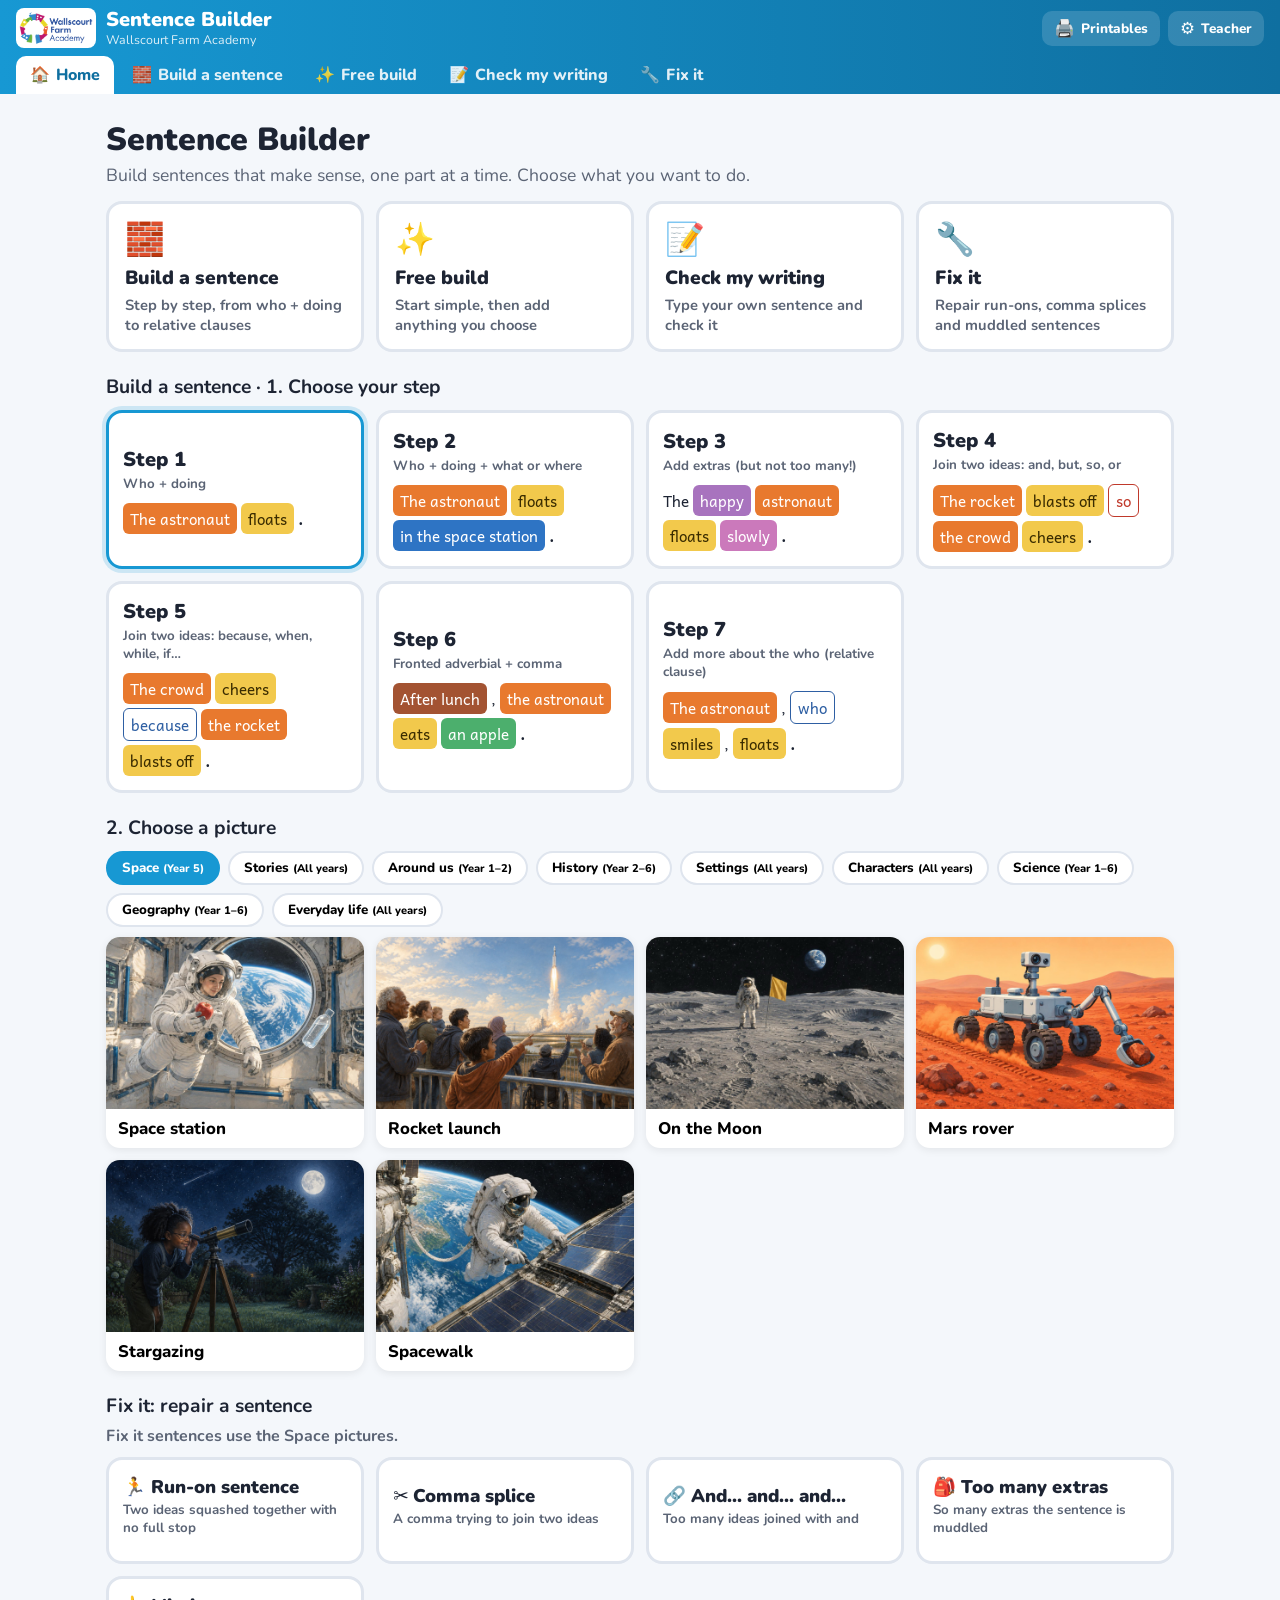
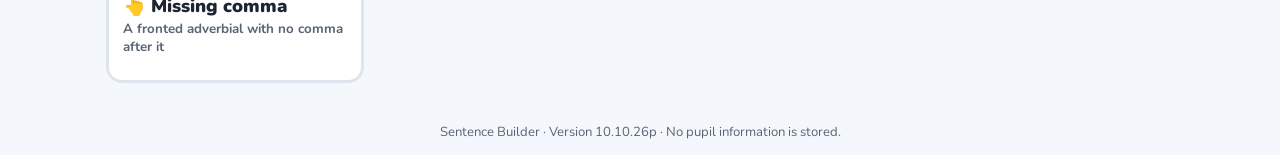
==== sentence-builder/index.html @ 857b6f09 "Sentence Builder 10.10.26p: change the joining word in Free build Tapping the joining word (or the n" ====
<!DOCTYPE html>
<html lang="en-GB">
<head>
<meta charset="UTF-8">
<meta name="viewport" content="width=device-width, initial-scale=1.0, maximum-scale=1.0, user-scalable=no">
<title>Sentence Builder — Wallscourt Farm Academy</title>
<link rel="icon" href="data:image/svg+xml,%3Csvg xmlns='http://www.w3.org/2000/svg' viewBox='0 0 32 32'%3E%3Crect width='32' height='32' rx='6' fill='%231798d3'/%3E%3Crect x='4' y='12' width='7' height='8' rx='2' fill='%23e8792e'/%3E%3Crect x='12.5' y='12' width='7' height='8' rx='2' fill='%23f2c94c'/%3E%3Crect x='21' y='12' width='7' height='8' rx='2' fill='%234caf6d'/%3E%3C/svg%3E">
<link rel="preconnect" href="https://fonts.googleapis.com">
<link href="https://fonts.googleapis.com/css2?family=Andika:wght@400;700&family=Nunito:wght@700;800;900&display=swap" rel="stylesheet">
<link rel="stylesheet" href="app.css?v=10.10.26p">
</head>
<body>
<header id="top">
  <a class="brand" href="#" id="homeLink">
    <img src="../logo.png" alt="" onerror="this.style.display='none'">
    <div><b>Sentence Builder</b><small>Wallscourt Farm Academy</small></div>
  </a>
  <nav id="mainNav" aria-label="Main">
    <button data-nav="home">🏠<span>Home</span></button>
    <button data-nav="build">🧱<span>Build a sentence</span></button>
    <button data-nav="free">✨<span>Free build</span></button>
    <button data-nav="write">📝<span>Check my writing</span></button>
    <button data-nav="fix">🔧<span>Fix it</span></button>
  </nav>
  <div class="tools">
    <a class="tool" href="print.html" target="_blank" rel="noopener" title="Printable resources">🖨️<span>Printables</span></a>
    <button class="tool" id="setBtn" title="Teacher settings">⚙️<span>Teacher</span></button>
  </div>
</header>
<div id="crumbs" hidden>
  <div class="crumb-path" id="crumbPath"></div>
  <div class="crumb-actions" id="crumbActions"></div>
</div>

<main id="home">
  <section class="intro">
    <h1>Sentence Builder</h1>
    <p>Build sentences that make sense, one part at a time. Choose what you want to do.</p>
    <div class="home-modes">
      <button data-nav="build"><span class="big">🧱</span><b>Build a sentence</b><small>Step by step, from who + doing to relative clauses</small></button>
      <button data-nav="free"><span class="big">✨</span><b>Free build</b><small>Start simple, then add anything you choose</small></button>
      <button data-nav="write"><span class="big">📝</span><b>Check my writing</b><small>Type your own sentence and check it</small></button>
      <button data-nav="fix"><span class="big">🔧</span><b>Fix it</b><small>Repair run-ons, comma splices and muddled sentences</small></button>
    </div>
  </section>
  <section hidden>
    <button class="write-card" id="writeCard"><span class="big">📝</span><span><b>Check my own writing</b><small>Type your sentence. Hear it read back. See each idea in colour and fix run-ons and missing doing words.</small></span></button>
  </section>
  <section id="stepsSec">
    <h2>Build a sentence · 1. Choose your step</h2>
    <div id="stepCards" class="step-cards"></div>
  </section>
  <section id="picsSec">
    <h2>2. Choose a picture</h2>
    <div id="topicTabs" class="topic-tabs"></div>
    <div id="picGrid" class="pic-grid"></div>
  </section>
  <section id="fixSec">
    <h2>Fix it: repair a sentence</h2>
    <p class="note" id="fixNote"></p>
    <div id="fixCards" class="step-cards"></div>
  </section>
</main>

<main id="build" hidden>
  <div class="pic-panel">
    <img id="pic" alt="">
    <div id="picTitle"></div>
  </div>
  <div class="work">
    <div class="line-wrap">
      <div id="line" class="line" aria-live="polite"></div>
      <div id="lineTools" class="line-tools"></div>
    </div>
    <div id="coach" class="coach" aria-live="polite"></div>
    <div id="bank" class="bank"></div>
  </div>
</main>

<footer id="foot">Sentence Builder · Version <span id="ver"></span> · No pupil information is stored.</footer>

<div id="modal" class="modal" hidden><div class="modal-box" id="modalBox"></div></div>

<script src="content.js?v=10.10.26p"></script>
<script src="topics/stories-more.js?v=10.10.26p"></script>
<script src="topics/settings.js?v=10.10.26p"></script>
<script src="topics/characters.js?v=10.10.26p"></script>
<script src="topics/history-more.js?v=10.10.26p"></script>
<script src="topics/science.js?v=10.10.26p"></script>
<script src="topics/geography.js?v=10.10.26p"></script>
<script src="topics/scigeo-more.js?v=10.10.26p"></script>
<script src="topics/history-more2.js?v=10.10.26p"></script>
<script src="topics/everyday.js?v=10.10.26p"></script>
<script src="engine.js?v=10.10.26p"></script>
<script src="app.js?v=10.10.26p"></script>
</body>
</html>
---- sentence-builder/app.css ----
:root{
  --brand:#1798d3; --ink:#1d2433; --muted:#5b6475; --bg:#f4f7fb; --card:#fff; --line:#dfe5ee;
  --who:#e8792e; --doing:#f2c94c; --what:#4caf6d; --where:#2e74c4; --when:#a35332;
  --how:#cb79bb; --describe:#a873be;
  --good:#2e9d5b; --think:#e0a100;
}
*{box-sizing:border-box}
html,body{margin:0}
body{background:var(--bg);color:var(--ink);font-family:'Nunito',system-ui,sans-serif;min-height:100vh;display:flex;flex-direction:column;-webkit-tap-highlight-color:transparent}
button{font-family:inherit;cursor:pointer}
[hidden]{display:none!important}

/* header */
#top{display:flex;align-items:center;flex-wrap:wrap;gap:6px 14px;padding:8px 16px 0;background:linear-gradient(90deg,#1798d3,#0f6fa0);color:#fff;position:sticky;top:0;z-index:20}
.brand{display:flex;align-items:center;gap:10px;color:#fff;text-decoration:none}
.brand img{height:40px;width:auto;background:#fff;border-radius:8px;padding:3px}
.brand b{display:block;font-size:1.25rem;font-weight:900;line-height:1.1}
.brand small{display:block;font-size:.78rem;opacity:.85}
#stepTag{background:rgba(255,255,255,.18);border-radius:999px;padding:6px 14px;font-weight:800;white-space:nowrap}
.tools{margin-left:auto;display:flex;gap:8px}
.tool{background:rgba(255,255,255,.15);border:0;color:#fff;border-radius:10px;padding:6px 12px;font-size:1.05rem;font-weight:800;display:flex;align-items:center;gap:6px}
.tool span{font-size:.85rem}
.tool:hover{background:rgba(255,255,255,.28)}

/* home */
#home{max-width:1100px;margin:0 auto;padding:18px 16px 30px;width:100%}
.intro h1{margin:6px 0 2px;font-size:2rem;font-weight:900}
.intro p{margin:0 0 6px;color:var(--muted);font-size:1.1rem}
#home h2{font-size:1.2rem;margin:22px 0 10px}
.step-cards{display:grid;grid-template-columns:repeat(auto-fit,minmax(240px,1fr));gap:12px}
.step-card{background:var(--card);border:3px solid var(--line);border-radius:16px;padding:14px;text-align:left;color:var(--ink)}
.step-card.on{border-color:var(--brand);box-shadow:0 0 0 4px rgba(23,152,211,.18)}
.step-card h3{margin:0 0 2px;font-size:1.25rem;font-weight:900}
.step-card p{margin:0 0 10px;color:var(--muted);font-weight:700}
.mini{display:flex;flex-wrap:wrap;gap:4px;align-items:center}
.mini span{border-radius:6px;padding:3px 7px;font-family:'Andika',sans-serif;font-size:.95rem;color:#fff}
.mini span.dark{color:#3a2c00}
.mini span.dot{background:none;color:var(--ink);font-weight:900;padding:0}
.topic-tabs{display:flex;gap:8px;margin-bottom:10px;flex-wrap:wrap}
.topic-tabs button{border:2px solid var(--line);background:#fff;border-radius:999px;padding:6px 14px;font-weight:800}
.topic-tabs button.on{background:var(--brand);border-color:var(--brand);color:#fff}
.pic-grid{display:grid;grid-template-columns:repeat(auto-fill,minmax(220px,1fr));gap:12px}
.pic-card{border:0;padding:0;background:#fff;border-radius:14px;overflow:hidden;box-shadow:0 2px 8px rgba(0,0,0,.08);text-align:left}
.pic-card img{width:100%;aspect-ratio:3/2;object-fit:cover;display:block}
.pic-card div{padding:8px 12px;font-weight:800;font-size:1.05rem}
.pic-card:hover{transform:translateY(-2px);box-shadow:0 6px 16px rgba(0,0,0,.12)}

/* build */
#build{flex:1;display:grid;grid-template-columns:minmax(280px,40%) 1fr;gap:16px;padding:14px 16px;max-width:1500px;margin:0 auto;width:100%;align-items:start}
.pic-panel{position:sticky;top:74px;background:#fff;border-radius:16px;padding:8px;box-shadow:0 2px 8px rgba(0,0,0,.08)}
.pic-panel img{width:100%;border-radius:10px;display:block}
#picTitle{font-weight:800;padding:6px 4px 2px;color:var(--muted)}
.work{min-width:0;display:flex;flex-direction:column;gap:12px}

.line-wrap{background:#fff;border-radius:16px;padding:14px;box-shadow:0 2px 8px rgba(0,0,0,.08)}
.line{display:flex;flex-wrap:wrap;align-items:stretch;gap:8px;min-height:96px}
.line.covered .chip,.line.covered .lit,.line.covered .stop{filter:blur(14px);opacity:.5}
.chip{border:0;border-radius:12px;padding:6px 12px 6px;display:flex;flex-direction:column;align-items:center;justify-content:center;min-width:84px;color:#fff;transition:all .25s ease;position:relative;max-width:100%}
.chip img{height:28px;width:auto;margin-bottom:2px}
.chip .w{font-family:'Andika',sans-serif;font-size:1.65rem;line-height:1.15;font-weight:400}
.chip .lab{font-size:.72rem;font-weight:900;text-transform:uppercase;letter-spacing:.04em;opacity:.85}
.chip.c-doing{color:#3a2c00}
.chip.empty{background:#fff!important;border:3px dashed currentColor;color:var(--slot)!important;opacity:.85}
.chip.empty .w{font-size:1.2rem;font-weight:700}
.chip.optional{border-style:dotted;opacity:.6}
.chip.active{box-shadow:0 0 0 4px rgba(23,152,211,.35);opacity:1}
.chip.speaking{transform:translateY(-4px) scale(1.04);box-shadow:0 8px 18px rgba(0,0,0,.2)}
.chip.problem{animation:wiggle .5s ease 2;box-shadow:0 0 0 5px rgba(224,161,0,.75)}
.chip.locked::after{content:'🔒';position:absolute;top:-8px;right:-6px;font-size:.9rem}
.chip.extra.hiddenx{min-width:0;width:14px;padding:0;overflow:hidden;opacity:.25}
.chip.extra.hiddenx *{display:none}
.lit{display:flex;align-items:flex-end;padding:0 2px 14px;font-family:'Andika',sans-serif;font-size:1.65rem}
.stop{display:flex;align-items:flex-end;padding-bottom:10px;font-family:'Andika',sans-serif;font-size:2.4rem;font-weight:700;line-height:1}
.stop.empty{color:#c3cad6}
@keyframes wiggle{0%,100%{transform:rotate(0)}25%{transform:rotate(-3deg)}75%{transform:rotate(3deg)}}

.line-tools{display:flex;flex-wrap:wrap;gap:8px;margin-top:12px}
.btn{border:0;border-radius:12px;padding:12px 18px;font-size:1.1rem;font-weight:900;background:#e9eef5;color:var(--ink);display:inline-flex;align-items:center;gap:8px}
.btn:disabled{opacity:.4;cursor:default}
.btn.primary{background:var(--brand);color:#fff}
.btn.good{background:var(--good);color:#fff}
.btn.think{background:var(--think);color:#2b2000}
.btn.pulse{animation:pulse 1.4s ease infinite}
@keyframes pulse{0%,100%{box-shadow:0 0 0 0 rgba(23,152,211,.5)}50%{box-shadow:0 0 0 10px rgba(23,152,211,0)}}

.coach{background:#fffbea;border:2px solid #f1df9a;border-radius:14px;padding:12px 14px;font-size:1.15rem;font-weight:700;display:flex;gap:10px;align-items:flex-start}
.coach.good{background:#eaf8ef;border-color:#a8dcb9}
.coach.think{background:#fff4dd;border-color:#f0c66b}
.coach .ic{font-size:1.6rem;line-height:1}
.coach q{font-family:'Andika',sans-serif;font-weight:400;quotes:'“' '”'}

.bank{background:#fff;border-radius:16px;padding:14px;box-shadow:0 2px 8px rgba(0,0,0,.08)}
.bank:empty{display:none}
.bank-group+.bank-group{margin-top:14px}
.bank-q{display:flex;align-items:center;gap:8px;font-weight:900;font-size:1.2rem;margin-bottom:8px}
.bank-q img{height:30px}
.bank-q .count{margin-left:auto;font-size:.95rem;background:#eef2f7;border-radius:999px;padding:3px 10px}
.cards{display:flex;flex-wrap:wrap;gap:8px}
.card{border:0;border-radius:12px;padding:10px 16px;font-family:'Andika',sans-serif;font-size:1.45rem;color:#fff;min-height:56px;box-shadow:0 3px 0 rgba(0,0,0,.15)}
.card.c-doing{color:#3a2c00}
.card:active{transform:translateY(2px);box-shadow:none}
.card.chosen{outline:4px solid var(--ink);outline-offset:2px}
.card:disabled{opacity:.35;cursor:default}
.c-who{background:var(--who)} .c-doing{background:var(--doing)} .c-what{background:var(--what)}
.c-where{background:var(--where)} .c-when{background:var(--when)} .c-how{background:var(--how)}
.c-describe{background:var(--describe)}
.stop-card{background:#fff;color:var(--ink);border:3px solid var(--ink);font-size:1.3rem;font-family:'Nunito',sans-serif;font-weight:900}

.stars{display:flex;gap:4px;font-size:1.5rem;margin-top:6px}
.final{font-family:'Andika',sans-serif;font-size:1.9rem;padding:6px 2px;line-height:1.3}

#foot{text-align:center;color:var(--muted);font-size:.82rem;padding:10px 16px 14px}

.modal{position:fixed;inset:0;background:rgba(10,20,40,.45);display:flex;align-items:center;justify-content:center;z-index:50;padding:16px}
.modal-box{background:#fff;border-radius:18px;max-width:620px;width:100%;max-height:90vh;overflow:auto;padding:20px 22px}
.modal-box h2{margin:0 0 12px}
.modal-box h3{margin:16px 0 6px;font-size:1.05rem}
.modal-box p,.modal-box li{color:#333;line-height:1.45}
.seg{display:inline-flex;border:2px solid var(--line);border-radius:12px;overflow:hidden}
.seg button{border:0;background:#fff;padding:8px 14px;font-weight:800}
.seg button.on{background:var(--brand);color:#fff}
.row{display:flex;align-items:center;gap:10px;flex-wrap:wrap;margin:8px 0}
.row label{font-weight:800;min-width:150px}
code{background:#eef2f7;border-radius:6px;padding:1px 6px}

@media (max-width:860px){
  #build{grid-template-columns:1fr}
  .pic-panel{position:static}
  .pic-panel img{max-height:34vh;object-fit:contain}
  .chip .w,.lit{font-size:1.35rem}
  .card{font-size:1.25rem;padding:8px 12px}
  .brand small{display:none}
  .tool span{display:none}
}
@media (max-width:600px){
  #top{gap:8px;padding:8px 10px}
  #stepTag .sub{display:none}
  .brand b{font-size:1.05rem}
  .brand img{height:32px}
  .tool{padding:6px 9px}
}
.chip.empty img,.chip.empty .lab{display:none}
.chip.empty{min-height:78px}

/* joining words (Steps 4-5, Fix it) */
.join-chip{background:#fff;border:3px solid #cfd6e2;color:#c0392b}
.join-chip.j-subord{color:#2e5fa3}
.join-chip.j-stop,.join-chip.j-comma{color:#222}
.join-chip .w{font-weight:700}
.join-chip .lab{color:#5b6475}
.join-chip.empty{border-style:dashed;background:#fff!important;min-height:78px}
.join-chip.empty img{display:none}
.join-chip.tappable{box-shadow:0 0 0 3px rgba(23,152,211,.3)}
.join-card{background:#fff;color:#c0392b;border:3px solid currentColor;display:flex;flex-direction:column;align-items:flex-start;gap:2px;box-shadow:none}
.join-card.j-subord{color:#2e5fa3}
.join-card.j-stop{color:#222}
.join-card .jw{font-weight:700}
.join-card small{font-family:'Nunito',sans-serif;font-size:.8rem;color:#5b6475;font-weight:700}
.lit.faint{color:#c3cad6}
.mini span.c-lit{background:none;color:var(--ink);padding:3px 0}
.mini span.c-coord{background:#fff;color:#c0392b;border:1px solid #c0392b}
.mini span.c-subord{background:#fff;color:#2e5fa3;border:1px solid #2e5fa3}
.fix-card h3{font-size:1.15rem}

/* fix it */
.word{border:2px solid var(--line);background:#f7f9fc;border-radius:10px;padding:8px 12px;font-family:'Andika',sans-serif;font-size:1.6rem;color:var(--ink);align-self:center}
.word:hover{border-color:var(--brand)}
.word.speaking{background:#e3f3fb;border-color:var(--brand)}
.word.hint{border-color:var(--think);box-shadow:0 0 0 4px rgba(224,161,0,.35)}
.comma-mark{padding-bottom:18px;margin-left:-6px}
.chip.removable::before{content:'✖';position:absolute;top:-9px;left:-7px;background:#fff;color:#c0392b;border:2px solid #c0392b;border-radius:50%;font-size:.7rem;width:20px;height:20px;line-height:16px;text-align:center}
@media (max-width:860px){ .word{font-size:1.3rem;padding:6px 9px} }

/* Steps 6-7: commas and brackets in the line */
.mark{padding:0 2px 10px;min-width:12px;text-align:center;transition:all .25s ease}
.mark.empty{color:#c3cad6;border-bottom:3px dashed #c3cad6;padding-bottom:6px;align-self:flex-end;margin-bottom:8px}
.mark.empty.active{color:var(--brand);border-color:var(--brand)}
.mark.extra.hiddenx{width:0;min-width:0;padding:0;overflow:hidden;opacity:0}
.mark.added{color:var(--good)}
.note{margin:-4px 0 10px;color:var(--muted);font-weight:700}
.step-cards{grid-template-columns:repeat(auto-fit,minmax(230px,1fr))}

/* Move it */
.move-opt{display:block;width:100%;text-align:left;border:2px solid var(--line);background:#fff;border-radius:12px;padding:10px 12px;margin-bottom:8px;position:relative}
.move-opt:hover{border-color:var(--brand)}
.move-opt.sel.good{border-color:var(--good);background:#f2fbf5}
.move-opt.sel.bad{border-color:var(--think);background:#fff8e6}
.move-mini{font-size:1.15rem;gap:2px}
.move-mini span{font-size:1.15rem}
.move-mini span.mv{outline:3px solid var(--ink);outline-offset:1px}
.move-mini .sp-mark{background:none;color:var(--ink);padding:3px 0;font-weight:900}
.move-mini .sp-mark.mv{outline:none;color:#c0392b}
.move-mini .sp-join{background:#fff;color:#2e5fa3;border:1px solid #2e5fa3}
.tag-now{position:absolute;top:-9px;right:10px;background:var(--brand);color:#fff;font-size:.72rem;font-weight:900;border-radius:999px;padding:1px 8px}
.verdict{margin-top:8px;font-weight:700;font-size:1rem}
.move-mini .sp-mark{font-size:1.7rem!important;line-height:1;padding:0 1px!important}

/* Free build */
.tool-card{background:#fff;color:var(--ink);border:2px solid var(--line);display:flex;align-items:center;gap:8px;font-family:'Nunito',sans-serif;font-size:1.05rem;font-weight:800;box-shadow:0 2px 0 rgba(0,0,0,.08)}
.tool-card img{height:30px;border-radius:6px;background:#1d2433;padding:2px}
.tool-card:hover:not(:disabled){border-color:var(--brand)}
.bank-q .count{margin-left:auto}

/* Check my writing */
.write-card{width:100%;display:flex;align-items:center;gap:14px;text-align:left;border:3px solid var(--brand);background:#eaf6fc;border-radius:16px;padding:14px 18px;color:var(--ink);margin-top:14px}
.write-card .big{font-size:2.2rem}
.write-card b{display:block;font-size:1.3rem;font-weight:900}
.write-card small{display:block;font-size:.98rem;color:var(--muted);font-weight:700}
#build.nopic{grid-template-columns:1fr;max-width:1000px}
.wr-text{width:100%;font-family:'Andika',sans-serif;font-size:1.6rem;line-height:1.4;border:2px solid var(--line);border-radius:12px;padding:12px 14px;resize:vertical;color:var(--ink)}
.wr-text:focus{outline:none;border-color:var(--brand)}
.wr-card .bank-q .btn{margin-left:auto}
.btn.small{padding:6px 10px;font-size:1rem}
.wr-strip{display:flex;flex-wrap:wrap;align-items:center;gap:4px 0;font-family:'Andika',sans-serif;font-size:1.5rem;line-height:1.7;margin-bottom:8px}
.wr-w{padding:1px 5px;border-radius:4px;margin-right:2px}
.idea-0{background:#fdebd9} .idea-1{background:#dbecfb} .idea-2{background:#e2f5e4} .idea-3{background:#f6e3f2}
.idea-rel{background:#efe7f8;border-bottom:3px dashed #a873be}
.wr-w.w-who{color:#b5520f;font-weight:700;border-bottom:3px solid var(--who)}
.wr-w.w-doing{background:var(--doing);color:#3a2c00;font-weight:700}
.wr-w.w-doing.rel{background:#fbe9a6}
.wr-w.w-join{color:#c0392b;font-weight:700}
.wr-w.wr-bad{background:#ffd5cc;color:#b00;font-weight:900}
.wr-w.speaking{outline:3px solid var(--brand)}
button.wr-and{border:2px solid #c0392b;color:#c0392b;font-family:'Andika',sans-serif;font-size:1.4rem;background:#fff;cursor:pointer}
.wr-gap{border:2px dashed #c0392b;background:#fff3f0;color:#c0392b;border-radius:8px;padding:0 6px;margin:0 4px;font-weight:900;font-size:1.1rem;line-height:1.4}
.wr-gap small{font-size:.75rem}
.wr-problem{display:flex;gap:10px;align-items:flex-start;background:#fff8e6;border:2px solid #f0c66b;border-radius:12px;padding:10px 12px;margin-top:8px;font-weight:700;font-size:1.05rem}
.wr-problem .ic{font-size:1.4rem}
.wr-problem .btn{display:inline-flex;margin-top:8px;font-size:.95rem;padding:8px 12px}
.wr-problem q{font-family:'Andika',sans-serif;font-weight:400}
.wr-ok{background:#eaf8ef;border:2px solid #a8dcb9;border-radius:12px;padding:10px 12px;font-weight:700}
.mini-grid{grid-template-columns:repeat(auto-fill,minmax(150px,1fr));max-height:420px;overflow:auto}
.mini-grid .pic-card div{font-size:.9rem;padding:6px 8px}
.wr-missing{border:3px dashed var(--doing);color:#8a6d00;border-radius:6px;padding:0 8px;margin:0 4px;font-family:'Nunito',sans-serif;font-weight:900;font-size:1rem;line-height:1.6;background:#fffbea}

/* main navigation (every screen) */
#mainNav{order:3;flex:1 0 100%;display:flex;gap:4px;flex-wrap:nowrap;overflow-x:auto;scrollbar-width:none;padding:2px 0 0}
#mainNav::-webkit-scrollbar{display:none}
#mainNav button{border:0;background:transparent;color:#fff;font-weight:800;font-size:1rem;padding:8px 14px;border-radius:10px 10px 0 0;display:flex;align-items:center;gap:6px;white-space:nowrap;opacity:.88}
#mainNav button:hover{background:rgba(255,255,255,.15);opacity:1}
#mainNav button.on{background:#fff;color:#0f6fa0;opacity:1}
.tools a.tool{text-decoration:none}
/* where-am-I bar */
#crumbs{display:flex;align-items:center;gap:10px;flex-wrap:wrap;padding:8px 16px;background:#fff;border-bottom:1px solid var(--line);position:sticky;top:var(--hdr,96px);z-index:15}
.crumb-path{display:flex;align-items:center;gap:8px;font-weight:800;color:var(--muted);flex-wrap:wrap}
.crumb-path a{color:var(--brand);text-decoration:none}
.crumb-path a:hover{text-decoration:underline}
.crumb-path b{color:var(--ink)}
.crumb-actions{margin-left:auto;display:flex;gap:6px;flex-wrap:wrap}
.crumb-btn{border:2px solid var(--line);background:#fff;border-radius:999px;padding:6px 12px;font-weight:800;font-size:.92rem;color:var(--ink)}
.crumb-btn:hover{border-color:var(--brand)}
.pic-panel{top:150px}
/* home: the four things you can do */
.home-modes{display:grid;grid-template-columns:repeat(auto-fit,minmax(220px,1fr));gap:12px;margin-top:14px}
.home-modes button{display:flex;flex-direction:column;align-items:flex-start;gap:4px;text-align:left;border:3px solid var(--line);background:#fff;border-radius:16px;padding:14px 16px;color:var(--ink)}
.home-modes button:hover{border-color:var(--brand)}
.home-modes .big{font-size:2rem}
.home-modes b{font-size:1.2rem;font-weight:900}
.home-modes small{color:var(--muted);font-weight:700;font-size:.92rem}
#stepsSec,#picsSec,#fixSec{scroll-margin-top:70px}
@media (max-width:640px){ #mainNav button{font-size:.88rem;padding:7px 9px} }
@media (max-width:600px){ .crumb-actions{margin-left:0} }
.crumb-path .sub{display:none}
.wr-problem.punct{background:#eef6fd;border-color:#9ccbee}

/* being / having words: the yellow diamond from the colour-coded framework */
.chip.c-aux{background:var(--doing);color:#3a2c00}
.chip.c-aux .w{background:#fff;clip-path:polygon(50% 0,100% 50%,50% 100%,0 50%);padding:8px 26px;font-size:1.35rem}
.chip.c-aux img{display:none}
.aux-card{background:var(--doing);color:#3a2c00;display:flex;flex-direction:column;align-items:center;gap:2px}
.aux-card .dia{background:#fff;clip-path:polygon(50% 0,100% 50%,50% 100%,0 50%);padding:6px 22px;font-size:1.25rem}
.aux-card small{font-family:'Nunito',sans-serif;font-size:.85rem;font-weight:800}
.mini span.c-aux{background:var(--doing);color:#3a2c00}

/* keep the sentence in view while choosing cards further down (tablets / boards) */
@media (min-width:861px) and (min-height:560px){
  .line-wrap{position:sticky;top:calc(var(--hdr,96px) + var(--crumbs,48px) + 6px);z-index:10;box-shadow:0 6px 16px rgba(0,0,0,.10)}
}
.aux-card.chosen{outline:4px solid var(--ink);outline-offset:2px}
.aux-card.dim{opacity:.55}
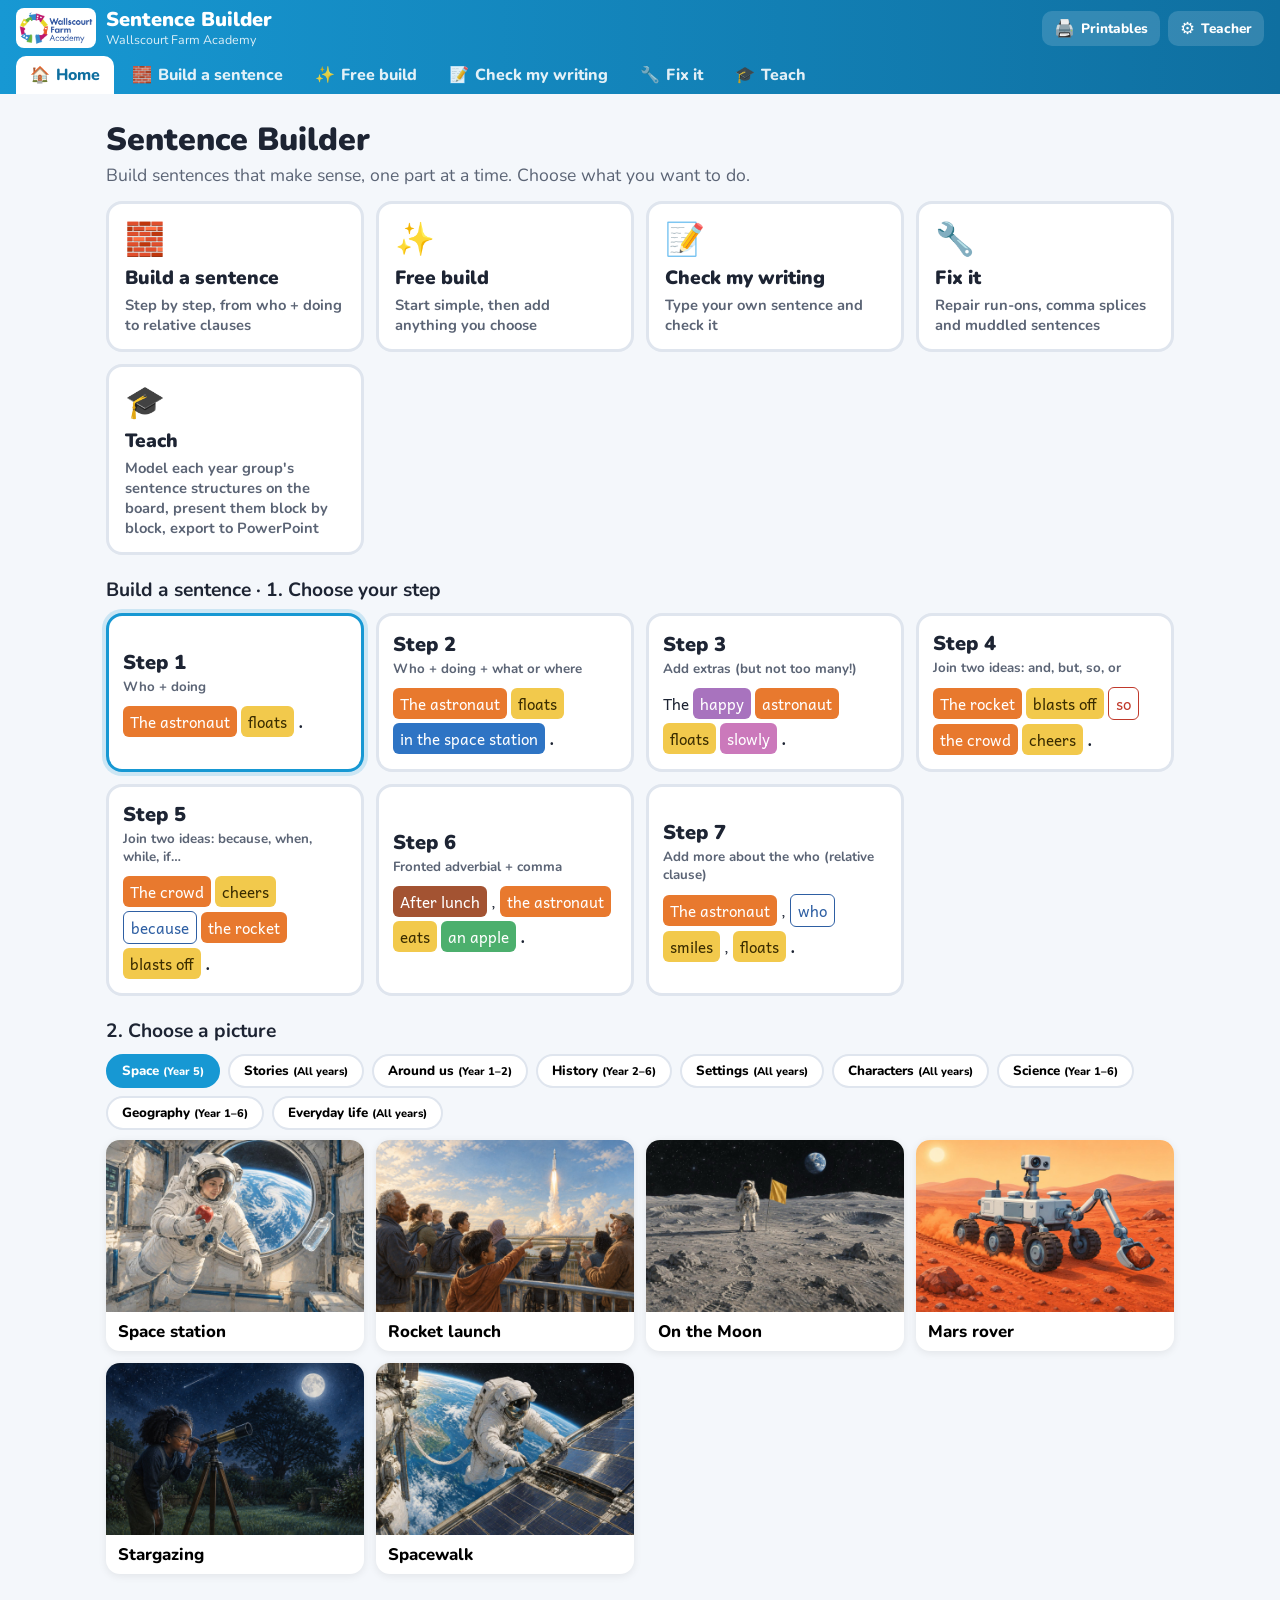
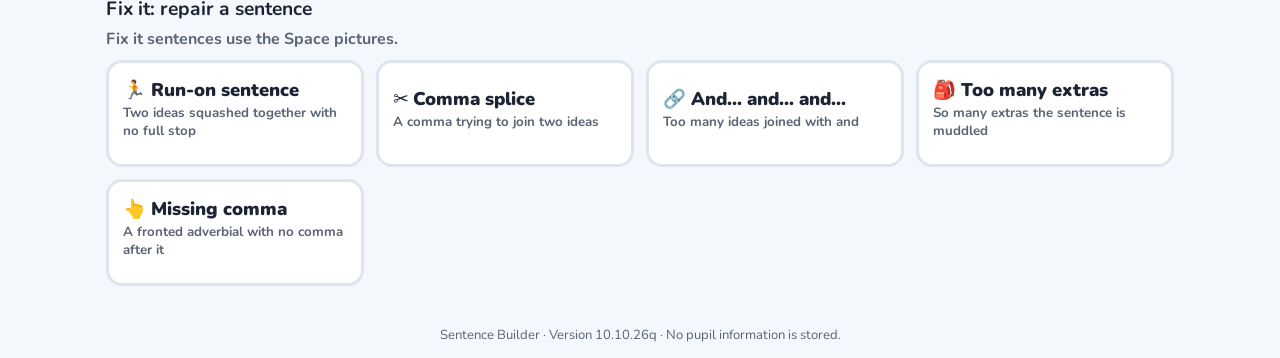
==== commit 989fdc7e: "Sentence Builder 10.10.26q: Teach tab (the staff Colour-Coded Sentence Builder, merged in) - Teach t" ====
--- a/sentence-builder/index.html
+++ b/sentence-builder/index.html
@@ -7,7 +7,7 @@
 <link rel="icon" href="data:image/svg+xml,%3Csvg xmlns='http://www.w3.org/2000/svg' viewBox='0 0 32 32'%3E%3Crect width='32' height='32' rx='6' fill='%231798d3'/%3E%3Crect x='4' y='12' width='7' height='8' rx='2' fill='%23e8792e'/%3E%3Crect x='12.5' y='12' width='7' height='8' rx='2' fill='%23f2c94c'/%3E%3Crect x='21' y='12' width='7' height='8' rx='2' fill='%234caf6d'/%3E%3C/svg%3E">
 <link rel="preconnect" href="https://fonts.googleapis.com">
 <link href="https://fonts.googleapis.com/css2?family=Andika:wght@400;700&family=Nunito:wght@700;800;900&display=swap" rel="stylesheet">
-<link rel="stylesheet" href="app.css?v=10.10.26p">
+<link rel="stylesheet" href="app.css?v=10.10.26q">
 </head>
 <body>
 <header id="top">
@@ -21,6 +21,7 @@
     <button data-nav="free">✨<span>Free build</span></button>
     <button data-nav="write">📝<span>Check my writing</span></button>
     <button data-nav="fix">🔧<span>Fix it</span></button>
+    <a class="nav-link" href="teach/index.html">🎓<span>Teach</span></a>
   </nav>
   <div class="tools">
     <a class="tool" href="print.html" target="_blank" rel="noopener" title="Printable resources">🖨️<span>Printables</span></a>
@@ -41,6 +42,7 @@
       <button data-nav="free"><span class="big">✨</span><b>Free build</b><small>Start simple, then add anything you choose</small></button>
       <button data-nav="write"><span class="big">📝</span><b>Check my writing</b><small>Type your own sentence and check it</small></button>
       <button data-nav="fix"><span class="big">🔧</span><b>Fix it</b><small>Repair run-ons, comma splices and muddled sentences</small></button>
+      <a class="home-teach" href="teach/index.html"><span class="big">🎓</span><b>Teach</b><small>Model each year group's sentence structures on the board, present them block by block, export to PowerPoint</small></a>
     </div>
   </section>
   <section hidden>
@@ -52,6 +54,7 @@
   </section>
   <section id="picsSec">
     <h2>2. Choose a picture</h2>
+    <div id="homeTarget" class="target" hidden></div>
     <div id="topicTabs" class="topic-tabs"></div>
     <div id="picGrid" class="pic-grid"></div>
   </section>
@@ -68,6 +71,7 @@
     <div id="picTitle"></div>
   </div>
   <div class="work">
+    <div id="target" class="target" hidden></div>
     <div class="line-wrap">
       <div id="line" class="line" aria-live="polite"></div>
       <div id="lineTools" class="line-tools"></div>
@@ -81,17 +85,19 @@
 
 <div id="modal" class="modal" hidden><div class="modal-box" id="modalBox"></div></div>
 
-<script src="content.js?v=10.10.26p"></script>
-<script src="topics/stories-more.js?v=10.10.26p"></script>
-<script src="topics/settings.js?v=10.10.26p"></script>
-<script src="topics/characters.js?v=10.10.26p"></script>
-<script src="topics/history-more.js?v=10.10.26p"></script>
-<script src="topics/science.js?v=10.10.26p"></script>
-<script src="topics/geography.js?v=10.10.26p"></script>
-<script src="topics/scigeo-more.js?v=10.10.26p"></script>
-<script src="topics/history-more2.js?v=10.10.26p"></script>
-<script src="topics/everyday.js?v=10.10.26p"></script>
-<script src="engine.js?v=10.10.26p"></script>
-<script src="app.js?v=10.10.26p"></script>
+<script src="content.js?v=10.10.26q"></script>
+<script src="topics/stories-more.js?v=10.10.26q"></script>
+<script src="topics/settings.js?v=10.10.26q"></script>
+<script src="topics/characters.js?v=10.10.26q"></script>
+<script src="topics/history-more.js?v=10.10.26q"></script>
+<script src="topics/science.js?v=10.10.26q"></script>
+<script src="topics/geography.js?v=10.10.26q"></script>
+<script src="topics/scigeo-more.js?v=10.10.26q"></script>
+<script src="topics/history-more2.js?v=10.10.26q"></script>
+<script src="topics/everyday.js?v=10.10.26q"></script>
+<script src="structures.js?v=10.10.26q"></script>
+<script src="engine.js?v=10.10.26q"></script>
+<script src="bridge.js?v=10.10.26q"></script>
+<script src="app.js?v=10.10.26q"></script>
 </body>
 </html>
--- a/sentence-builder/app.css
+++ b/sentence-builder/app.css
@@ -278,3 +278,40 @@
 }
 .aux-card.chosen{outline:4px solid var(--ink);outline-offset:2px}
 .aux-card.dim{opacity:.55}
+#mainNav a.nav-link{color:#fff;font-weight:800;font-size:1rem;padding:8px 14px;border-radius:10px 10px 0 0;display:flex;align-items:center;gap:6px;white-space:nowrap;opacity:.88;text-decoration:none}
+#mainNav a.nav-link:hover{background:rgba(255,255,255,.15);opacity:1}
+.home-modes a.home-teach{display:flex;flex-direction:column;align-items:flex-start;gap:4px;text-align:left;border:3px solid var(--line);background:#fff;border-radius:16px;padding:14px 16px;color:var(--ink);text-decoration:none}
+.home-modes a.home-teach:hover{border-color:var(--brand)}
+.home-modes a.home-teach b{font-size:1.2rem;font-weight:900}
+.home-modes a.home-teach small{color:var(--muted);font-weight:700;font-size:.92rem}
+
+/* target structure from the Teach tab */
+.target{background:#fff;border:3px solid #f2c94c;border-radius:16px;padding:10px 14px;box-shadow:0 2px 8px rgba(0,0,0,.06)}
+#homeTarget{margin:0 0 12px}
+.tg-head{display:flex;align-items:center;gap:8px;flex-wrap:wrap;font-weight:800}
+.tg-head small{color:var(--muted);font-weight:700}
+.tg-close{margin-left:auto;border:0;background:#eef2f7;border-radius:999px;width:30px;height:30px;font-weight:900}
+.tg-row{display:flex;flex-wrap:wrap;gap:6px;align-items:center;margin:8px 0 4px}
+.tg-chip{border-radius:8px;padding:5px 10px;color:#fff;font-weight:800;font-size:.95rem;opacity:.45;border:3px solid transparent}
+.tg-chip.c-doing,.tg-chip.c-aux{color:#3a2c00}
+.tg-chip.c-aux{background:var(--doing)}
+.tg-chip.c-coord{background:#fff;color:#c0392b;border-color:#c0392b}
+.tg-chip.c-subord{background:#fff;color:#2e5fa3;border-color:#2e5fa3}
+.tg-chip.c-rel{background:#fff;color:#5b6475;border-color:#7a7a8c}
+.tg-chip.ok{opacity:1;box-shadow:0 0 0 2px #fff,0 0 0 4px var(--good)}
+.tg-lit{font-family:'Andika',sans-serif;font-size:1.1rem;opacity:.5}
+.tg-lit.ok{opacity:1;color:var(--good);font-weight:700}
+.tg-mark{font-weight:900;font-size:1.4rem;opacity:.5}
+.tg-mark.ok{opacity:1;color:var(--good)}
+.tg-eg{color:var(--muted);font-weight:700;font-size:.92rem}
+.tg-eg q{font-family:'Andika',sans-serif;font-weight:400}
+.tg-done{margin-top:6px;font-weight:900;color:var(--good)}
+/* Check my writing: colour-coded chips (from the Teach tab's colour-coder) */
+.wr-chip{display:inline-flex;align-items:baseline;gap:0;border-radius:8px;padding:2px 4px 14px;margin:2px 3px;position:relative;color:#fff}
+.wr-chip::after{content:attr(data-lab);position:absolute;left:0;right:0;bottom:1px;text-align:center;font-family:'Nunito',sans-serif;font-size:.6rem;font-weight:900;text-transform:uppercase;letter-spacing:.03em;opacity:.85}
+.wr-chip .wr-w{background:none!important;color:inherit;margin-right:0}
+.wr-chip.c-who{background:var(--who)} .wr-chip.c-doing{background:var(--doing);color:#3a2c00} .wr-chip.c-aux{background:#f7dd86;color:#3a2c00}
+.wr-chip.c-what{background:var(--what)} .wr-chip.c-where{background:var(--where)} .wr-chip.c-when{background:var(--when)}
+.wr-chip.c-how{background:var(--how)} .wr-chip.c-describe{background:var(--describe)}
+.wr-chip.c-coord{background:#fff;color:#c0392b;border:2px solid #c0392b} .wr-chip.c-subord{background:#fff;color:#2e5fa3;border:2px solid #2e5fa3}
+.wr-chip.c-rel{background:#fff;color:#4a4a5a;border:2px dashed #7a7a8c}
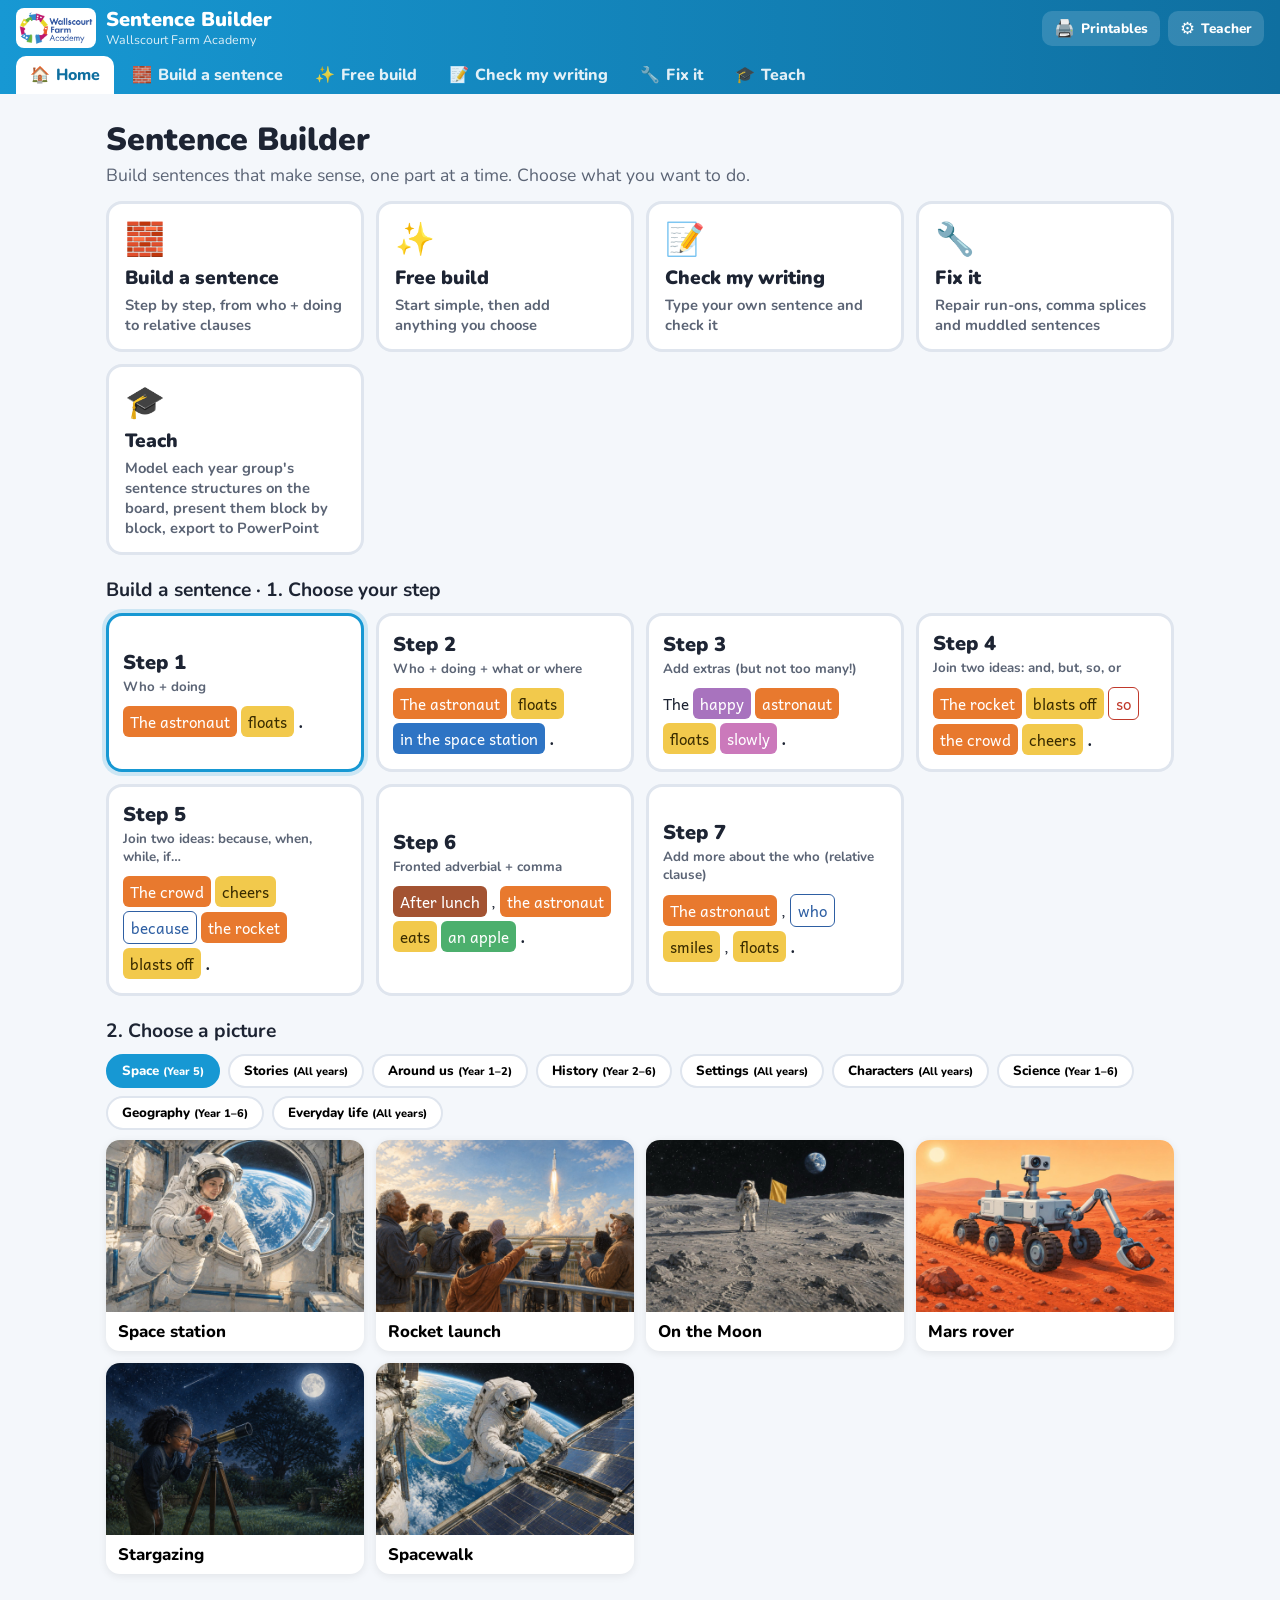
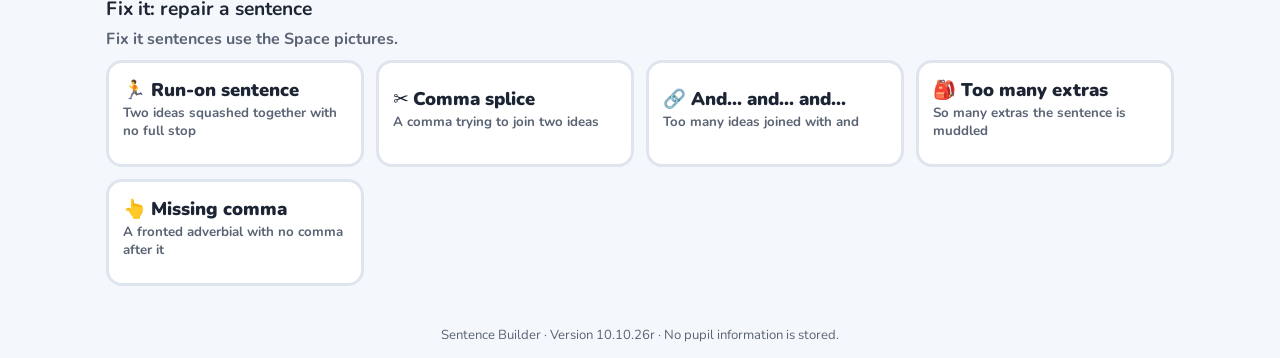
==== commit 587c0b0a: "Sentence Builder 10.10.26r: Teach tab imports saved sentences from the old staff address Co-Authored" ====
--- a/sentence-builder/index.html
+++ b/sentence-builder/index.html
@@ -7,7 +7,7 @@
 <link rel="icon" href="data:image/svg+xml,%3Csvg xmlns='http://www.w3.org/2000/svg' viewBox='0 0 32 32'%3E%3Crect width='32' height='32' rx='6' fill='%231798d3'/%3E%3Crect x='4' y='12' width='7' height='8' rx='2' fill='%23e8792e'/%3E%3Crect x='12.5' y='12' width='7' height='8' rx='2' fill='%23f2c94c'/%3E%3Crect x='21' y='12' width='7' height='8' rx='2' fill='%234caf6d'/%3E%3C/svg%3E">
 <link rel="preconnect" href="https://fonts.googleapis.com">
 <link href="https://fonts.googleapis.com/css2?family=Andika:wght@400;700&family=Nunito:wght@700;800;900&display=swap" rel="stylesheet">
-<link rel="stylesheet" href="app.css?v=10.10.26q">
+<link rel="stylesheet" href="app.css?v=10.10.26r">
 </head>
 <body>
 <header id="top">
@@ -85,19 +85,19 @@
 
 <div id="modal" class="modal" hidden><div class="modal-box" id="modalBox"></div></div>
 
-<script src="content.js?v=10.10.26q"></script>
-<script src="topics/stories-more.js?v=10.10.26q"></script>
-<script src="topics/settings.js?v=10.10.26q"></script>
-<script src="topics/characters.js?v=10.10.26q"></script>
-<script src="topics/history-more.js?v=10.10.26q"></script>
-<script src="topics/science.js?v=10.10.26q"></script>
-<script src="topics/geography.js?v=10.10.26q"></script>
-<script src="topics/scigeo-more.js?v=10.10.26q"></script>
-<script src="topics/history-more2.js?v=10.10.26q"></script>
-<script src="topics/everyday.js?v=10.10.26q"></script>
-<script src="structures.js?v=10.10.26q"></script>
-<script src="engine.js?v=10.10.26q"></script>
-<script src="bridge.js?v=10.10.26q"></script>
-<script src="app.js?v=10.10.26q"></script>
+<script src="content.js?v=10.10.26r"></script>
+<script src="topics/stories-more.js?v=10.10.26r"></script>
+<script src="topics/settings.js?v=10.10.26r"></script>
+<script src="topics/characters.js?v=10.10.26r"></script>
+<script src="topics/history-more.js?v=10.10.26r"></script>
+<script src="topics/science.js?v=10.10.26r"></script>
+<script src="topics/geography.js?v=10.10.26r"></script>
+<script src="topics/scigeo-more.js?v=10.10.26r"></script>
+<script src="topics/history-more2.js?v=10.10.26r"></script>
+<script src="topics/everyday.js?v=10.10.26r"></script>
+<script src="structures.js?v=10.10.26r"></script>
+<script src="engine.js?v=10.10.26r"></script>
+<script src="bridge.js?v=10.10.26r"></script>
+<script src="app.js?v=10.10.26r"></script>
 </body>
 </html>
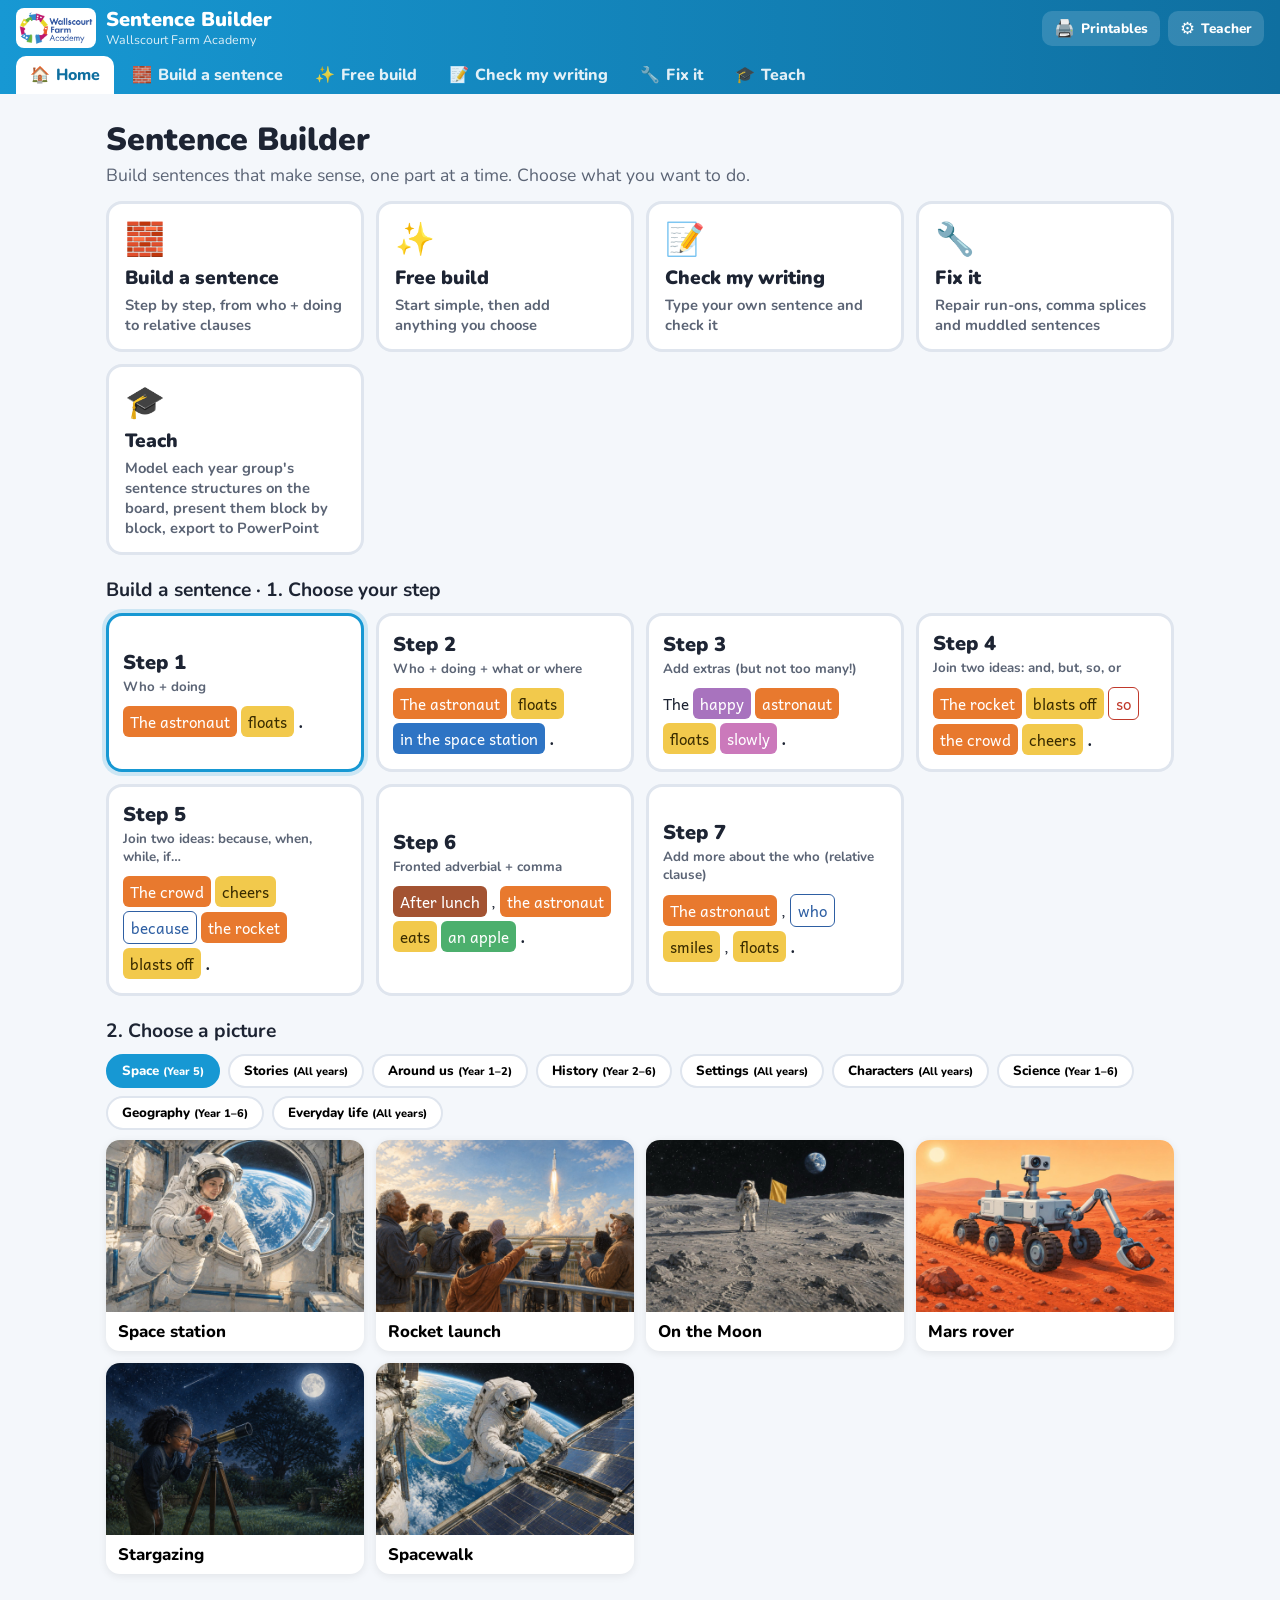
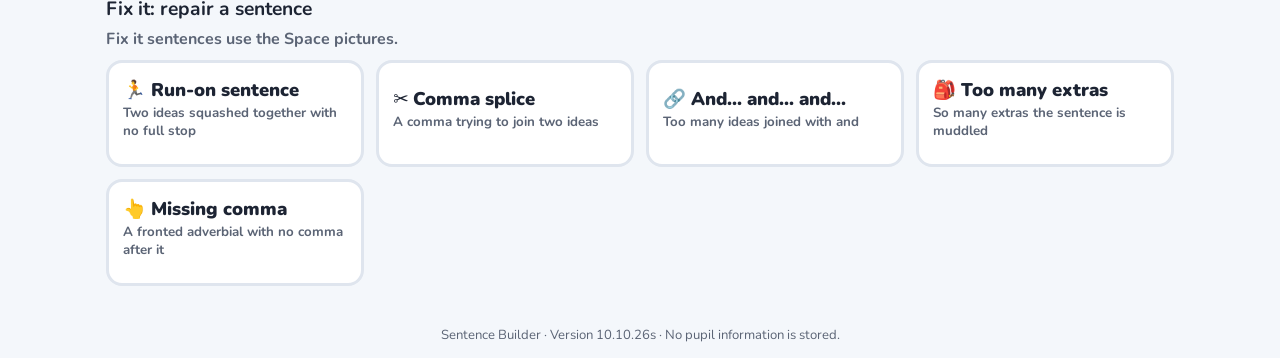
==== commit 77a61ad4: "Sentence Builder 10.10.26s: Show on the board opens over the page, so closing returns the child to w" ====
--- a/sentence-builder/index.html
+++ b/sentence-builder/index.html
@@ -7,7 +7,7 @@
 <link rel="icon" href="data:image/svg+xml,%3Csvg xmlns='http://www.w3.org/2000/svg' viewBox='0 0 32 32'%3E%3Crect width='32' height='32' rx='6' fill='%231798d3'/%3E%3Crect x='4' y='12' width='7' height='8' rx='2' fill='%23e8792e'/%3E%3Crect x='12.5' y='12' width='7' height='8' rx='2' fill='%23f2c94c'/%3E%3Crect x='21' y='12' width='7' height='8' rx='2' fill='%234caf6d'/%3E%3C/svg%3E">
 <link rel="preconnect" href="https://fonts.googleapis.com">
 <link href="https://fonts.googleapis.com/css2?family=Andika:wght@400;700&family=Nunito:wght@700;800;900&display=swap" rel="stylesheet">
-<link rel="stylesheet" href="app.css?v=10.10.26r">
+<link rel="stylesheet" href="app.css?v=10.10.26s">
 </head>
 <body>
 <header id="top">
@@ -85,19 +85,19 @@
 
 <div id="modal" class="modal" hidden><div class="modal-box" id="modalBox"></div></div>
 
-<script src="content.js?v=10.10.26r"></script>
-<script src="topics/stories-more.js?v=10.10.26r"></script>
-<script src="topics/settings.js?v=10.10.26r"></script>
-<script src="topics/characters.js?v=10.10.26r"></script>
-<script src="topics/history-more.js?v=10.10.26r"></script>
-<script src="topics/science.js?v=10.10.26r"></script>
-<script src="topics/geography.js?v=10.10.26r"></script>
-<script src="topics/scigeo-more.js?v=10.10.26r"></script>
-<script src="topics/history-more2.js?v=10.10.26r"></script>
-<script src="topics/everyday.js?v=10.10.26r"></script>
-<script src="structures.js?v=10.10.26r"></script>
-<script src="engine.js?v=10.10.26r"></script>
-<script src="bridge.js?v=10.10.26r"></script>
-<script src="app.js?v=10.10.26r"></script>
+<script src="content.js?v=10.10.26s"></script>
+<script src="topics/stories-more.js?v=10.10.26s"></script>
+<script src="topics/settings.js?v=10.10.26s"></script>
+<script src="topics/characters.js?v=10.10.26s"></script>
+<script src="topics/history-more.js?v=10.10.26s"></script>
+<script src="topics/science.js?v=10.10.26s"></script>
+<script src="topics/geography.js?v=10.10.26s"></script>
+<script src="topics/scigeo-more.js?v=10.10.26s"></script>
+<script src="topics/history-more2.js?v=10.10.26s"></script>
+<script src="topics/everyday.js?v=10.10.26s"></script>
+<script src="structures.js?v=10.10.26s"></script>
+<script src="engine.js?v=10.10.26s"></script>
+<script src="bridge.js?v=10.10.26s"></script>
+<script src="app.js?v=10.10.26s"></script>
 </body>
 </html>
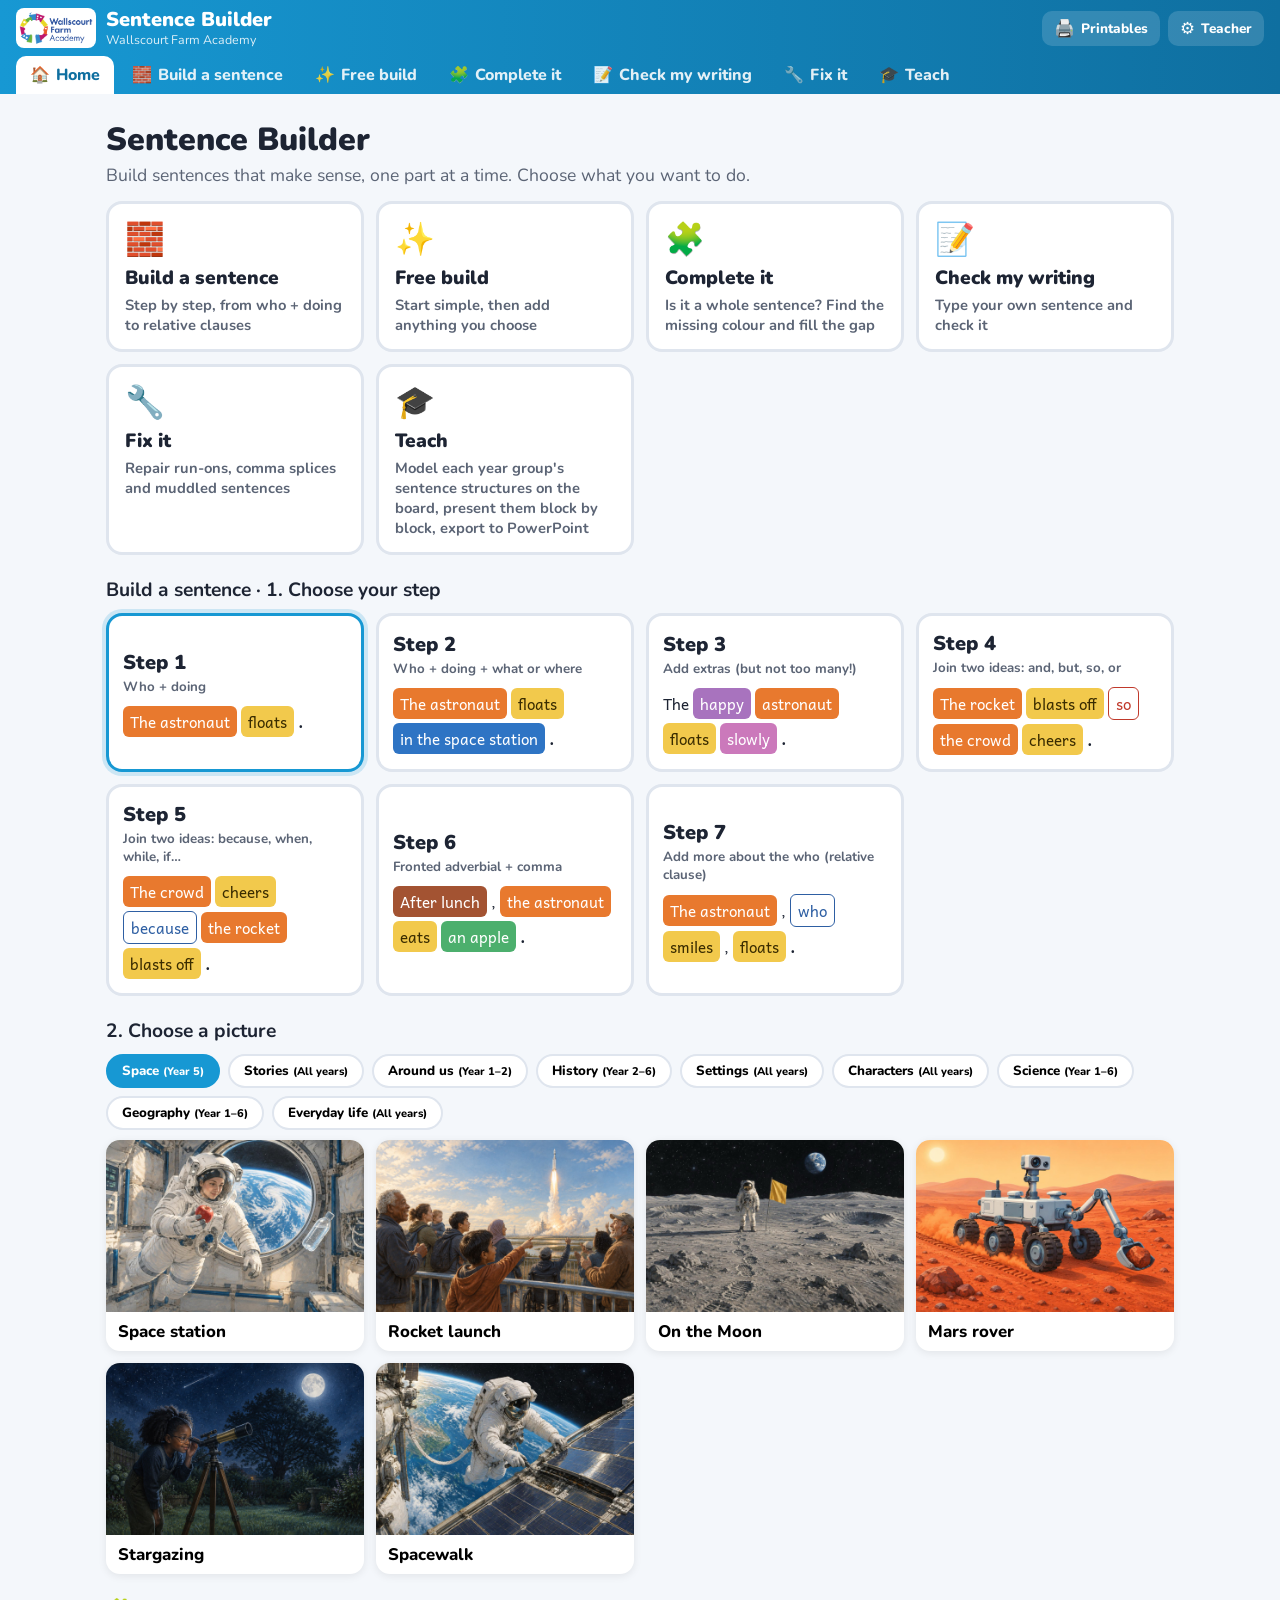
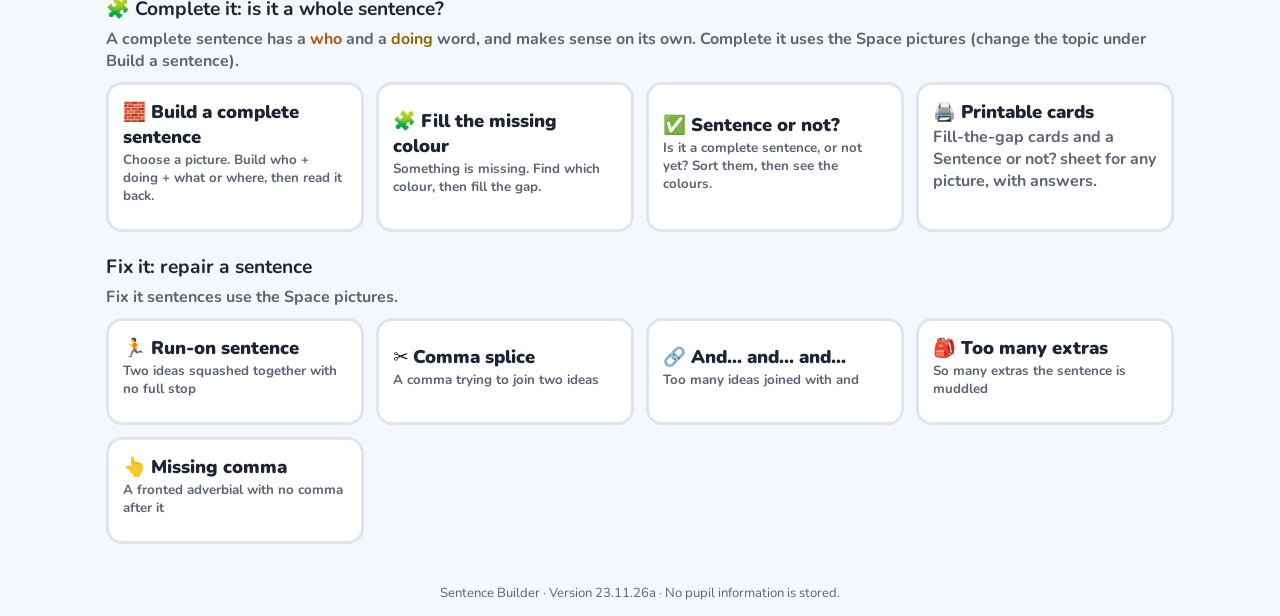
==== commit f271f169: "Sentence Builder 23.11.26a: Complete it mode for pupils who write incomplete sentences - Fill the mi" ====
--- a/sentence-builder/index.html
+++ b/sentence-builder/index.html
@@ -7,7 +7,7 @@
 <link rel="icon" href="data:image/svg+xml,%3Csvg xmlns='http://www.w3.org/2000/svg' viewBox='0 0 32 32'%3E%3Crect width='32' height='32' rx='6' fill='%231798d3'/%3E%3Crect x='4' y='12' width='7' height='8' rx='2' fill='%23e8792e'/%3E%3Crect x='12.5' y='12' width='7' height='8' rx='2' fill='%23f2c94c'/%3E%3Crect x='21' y='12' width='7' height='8' rx='2' fill='%234caf6d'/%3E%3C/svg%3E">
 <link rel="preconnect" href="https://fonts.googleapis.com">
 <link href="https://fonts.googleapis.com/css2?family=Andika:wght@400;700&family=Nunito:wght@700;800;900&display=swap" rel="stylesheet">
-<link rel="stylesheet" href="app.css?v=10.10.26s">
+<link rel="stylesheet" href="app.css?v=23.11.26a">
 </head>
 <body>
 <header id="top">
@@ -19,6 +19,7 @@
     <button data-nav="home">🏠<span>Home</span></button>
     <button data-nav="build">🧱<span>Build a sentence</span></button>
     <button data-nav="free">✨<span>Free build</span></button>
+    <button data-nav="complete">🧩<span>Complete it</span></button>
     <button data-nav="write">📝<span>Check my writing</span></button>
     <button data-nav="fix">🔧<span>Fix it</span></button>
     <a class="nav-link" href="teach/index.html">🎓<span>Teach</span></a>
@@ -40,6 +41,7 @@
     <div class="home-modes">
       <button data-nav="build"><span class="big">🧱</span><b>Build a sentence</b><small>Step by step, from who + doing to relative clauses</small></button>
       <button data-nav="free"><span class="big">✨</span><b>Free build</b><small>Start simple, then add anything you choose</small></button>
+      <button data-nav="complete"><span class="big">🧩</span><b>Complete it</b><small>Is it a whole sentence? Find the missing colour and fill the gap</small></button>
       <button data-nav="write"><span class="big">📝</span><b>Check my writing</b><small>Type your own sentence and check it</small></button>
       <button data-nav="fix"><span class="big">🔧</span><b>Fix it</b><small>Repair run-ons, comma splices and muddled sentences</small></button>
       <a class="home-teach" href="teach/index.html"><span class="big">🎓</span><b>Teach</b><small>Model each year group's sentence structures on the board, present them block by block, export to PowerPoint</small></a>
@@ -57,6 +59,11 @@
     <div id="homeTarget" class="target" hidden></div>
     <div id="topicTabs" class="topic-tabs"></div>
     <div id="picGrid" class="pic-grid"></div>
+  </section>
+  <section id="completeSec">
+    <h2>🧩 Complete it: is it a whole sentence?</h2>
+    <p class="note">A complete sentence has a <b style="color:#b5520f">who</b> and a <b style="color:#8a6a00">doing</b> word, and makes sense on its own. <span id="completeNote"></span></p>
+    <div id="completeCards" class="step-cards"></div>
   </section>
   <section id="fixSec">
     <h2>Fix it: repair a sentence</h2>
@@ -85,19 +92,20 @@
 
 <div id="modal" class="modal" hidden><div class="modal-box" id="modalBox"></div></div>
 
-<script src="content.js?v=10.10.26s"></script>
-<script src="topics/stories-more.js?v=10.10.26s"></script>
-<script src="topics/settings.js?v=10.10.26s"></script>
-<script src="topics/characters.js?v=10.10.26s"></script>
-<script src="topics/history-more.js?v=10.10.26s"></script>
-<script src="topics/science.js?v=10.10.26s"></script>
-<script src="topics/geography.js?v=10.10.26s"></script>
-<script src="topics/scigeo-more.js?v=10.10.26s"></script>
-<script src="topics/history-more2.js?v=10.10.26s"></script>
-<script src="topics/everyday.js?v=10.10.26s"></script>
-<script src="structures.js?v=10.10.26s"></script>
-<script src="engine.js?v=10.10.26s"></script>
-<script src="bridge.js?v=10.10.26s"></script>
-<script src="app.js?v=10.10.26s"></script>
+<script src="content.js?v=23.11.26a"></script>
+<script src="topics/stories-more.js?v=23.11.26a"></script>
+<script src="topics/settings.js?v=23.11.26a"></script>
+<script src="topics/characters.js?v=23.11.26a"></script>
+<script src="topics/history-more.js?v=23.11.26a"></script>
+<script src="topics/science.js?v=23.11.26a"></script>
+<script src="topics/geography.js?v=23.11.26a"></script>
+<script src="topics/scigeo-more.js?v=23.11.26a"></script>
+<script src="topics/history-more2.js?v=23.11.26a"></script>
+<script src="topics/everyday.js?v=23.11.26a"></script>
+<script src="structures.js?v=23.11.26a"></script>
+<script src="engine.js?v=23.11.26a"></script>
+<script src="bridge.js?v=23.11.26a"></script>
+<script src="complete.js?v=23.11.26a"></script>
+<script src="app.js?v=23.11.26a"></script>
 </body>
 </html>
--- a/sentence-builder/app.css
+++ b/sentence-builder/app.css
@@ -315,3 +315,16 @@
 .wr-chip.c-how{background:var(--how)} .wr-chip.c-describe{background:var(--describe)}
 .wr-chip.c-coord{background:#fff;color:#c0392b;border:2px solid #c0392b} .wr-chip.c-subord{background:#fff;color:#2e5fa3;border:2px solid #2e5fa3}
 .wr-chip.c-rel{background:#fff;color:#4a4a5a;border:2px dashed #7a7a8c}
+
+/* Complete it (complete.js) */
+.chip.empty.gap img,.chip.empty.gap .lab{display:block}
+.chip.empty.gap img{opacity:.55;margin:0 auto 2px}
+.chip.empty.gap{min-width:110px}
+.chip.empty.gap-main{--slot:var(--muted);color:var(--muted)!important;min-width:150px}
+.card.pick-col{display:inline-flex;align-items:center;gap:8px;font-family:'Nunito',sans-serif;font-weight:900;font-size:1.35rem;min-width:130px;justify-content:center}
+.card.pick-col img{height:30px}
+.sort-count{flex:0 0 100%;font-weight:900;color:var(--muted);font-size:.95rem}
+.sort-done{flex:0 0 100%;font-size:1.4rem;font-weight:800;align-self:center}
+.sort-choice{display:flex;flex-wrap:wrap;gap:12px}
+.btn.big{font-size:1.35rem;padding:16px 22px;flex:1 1 220px;justify-content:center}
+#completeCards a.step-card{text-decoration:none;display:block}
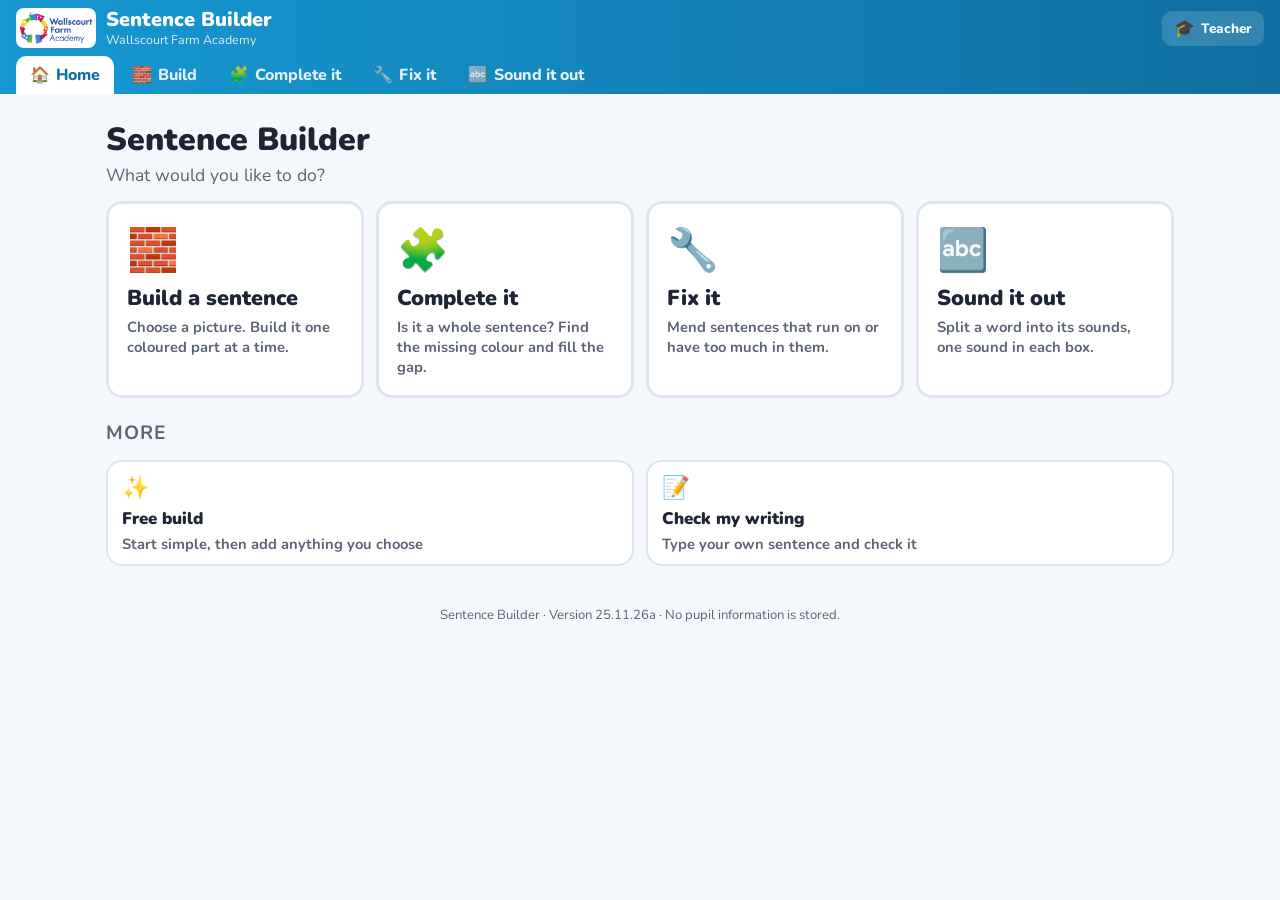
==== commit b6ce9ae8: "Sentence Builder 25.11.26a: one tool — simpler menu, Teacher page, Sound it out - Home is a menu of " ====
--- a/sentence-builder/index.html
+++ b/sentence-builder/index.html
@@ -7,7 +7,7 @@
 <link rel="icon" href="data:image/svg+xml,%3Csvg xmlns='http://www.w3.org/2000/svg' viewBox='0 0 32 32'%3E%3Crect width='32' height='32' rx='6' fill='%231798d3'/%3E%3Crect x='4' y='12' width='7' height='8' rx='2' fill='%23e8792e'/%3E%3Crect x='12.5' y='12' width='7' height='8' rx='2' fill='%23f2c94c'/%3E%3Crect x='21' y='12' width='7' height='8' rx='2' fill='%234caf6d'/%3E%3C/svg%3E">
 <link rel="preconnect" href="https://fonts.googleapis.com">
 <link href="https://fonts.googleapis.com/css2?family=Andika:wght@400;700&family=Nunito:wght@700;800;900&display=swap" rel="stylesheet">
-<link rel="stylesheet" href="app.css?v=23.11.26a">
+<link rel="stylesheet" href="app.css?v=25.11.26a">
 </head>
 <body>
 <header id="top">
@@ -17,16 +17,13 @@
   </a>
   <nav id="mainNav" aria-label="Main">
     <button data-nav="home">🏠<span>Home</span></button>
-    <button data-nav="build">🧱<span>Build a sentence</span></button>
-    <button data-nav="free">✨<span>Free build</span></button>
+    <button data-nav="build">🧱<span>Build</span></button>
     <button data-nav="complete">🧩<span>Complete it</span></button>
-    <button data-nav="write">📝<span>Check my writing</span></button>
     <button data-nav="fix">🔧<span>Fix it</span></button>
-    <a class="nav-link" href="teach/index.html">🎓<span>Teach</span></a>
+    <button data-nav="sounds">🔤<span>Sound it out</span></button>
   </nav>
   <div class="tools">
-    <a class="tool" href="print.html" target="_blank" rel="noopener" title="Printable resources">🖨️<span>Printables</span></a>
-    <button class="tool" id="setBtn" title="Teacher settings">⚙️<span>Teacher</span></button>
+    <button class="tool" id="teacherBtn" title="For teachers: send a child to an activity, teach on the board, printables, settings">🎓<span>Teacher</span></button>
   </div>
 </header>
 <div id="crumbs" hidden>
@@ -37,21 +34,24 @@
 <main id="home">
   <section class="intro">
     <h1>Sentence Builder</h1>
-    <p>Build sentences that make sense, one part at a time. Choose what you want to do.</p>
-    <div class="home-modes">
-      <button data-nav="build"><span class="big">🧱</span><b>Build a sentence</b><small>Step by step, from who + doing to relative clauses</small></button>
+    <p>What would you like to do?</p>
+    <div class="home-modes big4">
+      <button data-nav="build"><span class="big">🧱</span><b>Build a sentence</b><small>Choose a picture. Build it one coloured part at a time.</small></button>
+      <button data-nav="complete"><span class="big">🧩</span><b>Complete it</b><small>Is it a whole sentence? Find the missing colour and fill the gap.</small></button>
+      <button data-nav="fix"><span class="big">🔧</span><b>Fix it</b><small>Mend sentences that run on or have too much in them.</small></button>
+      <button data-nav="sounds"><span class="big">🔤</span><b>Sound it out</b><small>Split a word into its sounds, one sound in each box.</small></button>
+    </div>
+    <h2 class="more-h">More</h2>
+    <div class="home-modes more">
       <button data-nav="free"><span class="big">✨</span><b>Free build</b><small>Start simple, then add anything you choose</small></button>
-      <button data-nav="complete"><span class="big">🧩</span><b>Complete it</b><small>Is it a whole sentence? Find the missing colour and fill the gap</small></button>
       <button data-nav="write"><span class="big">📝</span><b>Check my writing</b><small>Type your own sentence and check it</small></button>
-      <button data-nav="fix"><span class="big">🔧</span><b>Fix it</b><small>Repair run-ons, comma splices and muddled sentences</small></button>
-      <a class="home-teach" href="teach/index.html"><span class="big">🎓</span><b>Teach</b><small>Model each year group's sentence structures on the board, present them block by block, export to PowerPoint</small></a>
     </div>
   </section>
   <section hidden>
-    <button class="write-card" id="writeCard"><span class="big">📝</span><span><b>Check my own writing</b><small>Type your sentence. Hear it read back. See each idea in colour and fix run-ons and missing doing words.</small></span></button>
+    <button class="write-card" id="writeCard" hidden><span class="big">📝</span><span><b>Check my own writing</b><small>Type your sentence. Hear it read back. See each idea in colour and fix run-ons and missing doing words.</small></span></button>
   </section>
   <section id="stepsSec">
-    <h2>Build a sentence · 1. Choose your step</h2>
+    <h2>🧱 Build a sentence · 1. Choose your step</h2>
     <div id="stepCards" class="step-cards"></div>
   </section>
   <section id="picsSec">
@@ -62,13 +62,25 @@
   </section>
   <section id="completeSec">
     <h2>🧩 Complete it: is it a whole sentence?</h2>
+    <div class="topic-tabs topic-row"></div>
     <p class="note">A complete sentence has a <b style="color:#b5520f">who</b> and a <b style="color:#8a6a00">doing</b> word, and makes sense on its own. <span id="completeNote"></span></p>
     <div id="completeCards" class="step-cards"></div>
   </section>
   <section id="fixSec">
-    <h2>Fix it: repair a sentence</h2>
+    <h2>🔧 Fix it: repair a sentence</h2>
+    <div class="topic-tabs topic-row"></div>
     <p class="note" id="fixNote"></p>
     <div id="fixCards" class="step-cards"></div>
+  </section>
+  <section id="soundsSec">
+    <h2>🔤 Sound it out: phoneme frames</h2>
+    <p class="note">Say the word. Count the sounds. Then split it so there is one sound in each box.</p>
+    <div id="soundCards" class="step-cards"></div>
+  </section>
+  <section id="teacherSec">
+    <h2>🎓 For teachers</h2>
+    <p class="note">Everything is in this one tool. Choose an activity for a child below, then give them the link or QR code. It opens straight on that activity.</p>
+    <div id="teacherBox"></div>
   </section>
 </main>
 
@@ -88,24 +100,27 @@
   </div>
 </main>
 
-<footer id="foot">Sentence Builder · Version <span id="ver"></span> · No pupil information is stored.</footer>
+<footer id="foot">Sentence Builder · Version <span id="ver"></span> · No pupil information is stored.<span id="lockNote" hidden> · 🔒 Set by your teacher · <a href="#" id="unlockLink">Teacher: unlock</a></span></footer>
 
 <div id="modal" class="modal" hidden><div class="modal-box" id="modalBox"></div></div>
 
-<script src="content.js?v=23.11.26a"></script>
-<script src="topics/stories-more.js?v=23.11.26a"></script>
-<script src="topics/settings.js?v=23.11.26a"></script>
-<script src="topics/characters.js?v=23.11.26a"></script>
-<script src="topics/history-more.js?v=23.11.26a"></script>
-<script src="topics/science.js?v=23.11.26a"></script>
-<script src="topics/geography.js?v=23.11.26a"></script>
-<script src="topics/scigeo-more.js?v=23.11.26a"></script>
-<script src="topics/history-more2.js?v=23.11.26a"></script>
-<script src="topics/everyday.js?v=23.11.26a"></script>
-<script src="structures.js?v=23.11.26a"></script>
-<script src="engine.js?v=23.11.26a"></script>
-<script src="bridge.js?v=23.11.26a"></script>
-<script src="complete.js?v=23.11.26a"></script>
-<script src="app.js?v=23.11.26a"></script>
+<script src="content.js?v=25.11.26a"></script>
+<script src="topics/stories-more.js?v=25.11.26a"></script>
+<script src="topics/settings.js?v=25.11.26a"></script>
+<script src="topics/characters.js?v=25.11.26a"></script>
+<script src="topics/history-more.js?v=25.11.26a"></script>
+<script src="topics/science.js?v=25.11.26a"></script>
+<script src="topics/geography.js?v=25.11.26a"></script>
+<script src="topics/scigeo-more.js?v=25.11.26a"></script>
+<script src="topics/history-more2.js?v=25.11.26a"></script>
+<script src="topics/everyday.js?v=25.11.26a"></script>
+<script src="structures.js?v=25.11.26a"></script>
+<script src="engine.js?v=25.11.26a"></script>
+<script src="bridge.js?v=25.11.26a"></script>
+<script src="lib/qrcode.js?v=25.11.26a"></script>
+<script src="sounds.js?v=25.11.26a"></script>
+<script src="teacher.js?v=25.11.26a"></script>
+<script src="complete.js?v=25.11.26a"></script>
+<script src="app.js?v=25.11.26a"></script>
 </body>
 </html>
--- a/sentence-builder/app.css
+++ b/sentence-builder/app.css
@@ -328,3 +328,60 @@
 .sort-choice{display:flex;flex-wrap:wrap;gap:12px}
 .btn.big{font-size:1.35rem;padding:16px 22px;flex:1 1 220px;justify-content:center}
 #completeCards a.step-card{text-decoration:none;display:block}
+
+/* 25.11.26: one tool — home menu, More, topic rows, Teacher page, Sound it out, locked */
+.home-modes.big4{grid-template-columns:repeat(auto-fit,minmax(200px,1fr))}
+.home-modes.big4 button{padding:18px}
+.home-modes.big4 .big{font-size:2.6rem}
+.home-modes.big4 b{font-size:1.35rem}
+.more-h{margin:22px 0 4px;font-size:1rem;color:var(--muted);text-transform:uppercase;letter-spacing:.05em}
+.home-modes.more{grid-template-columns:repeat(auto-fit,minmax(200px,1fr))}
+.home-modes.more button{padding:10px 14px;border-width:2px}
+.home-modes.more .big{font-size:1.4rem}
+.home-modes.more b{font-size:1.05rem}
+.topic-row{margin:4px 0 12px;align-items:center}
+.topic-row .topic-lab{font-weight:900;color:var(--muted);margin-right:4px}
+body.locked #mainNav,body.locked #teacherBtn{display:none}
+body.locked .brand{pointer-events:none}
+#lockNote a{color:inherit}
+
+.t-card{background:#fff;border:3px solid var(--line);border-radius:16px;padding:16px;margin-bottom:14px}
+.t-card h3{margin:0 0 10px;font-size:1.25rem;font-weight:900}
+.t-send{border-color:var(--brand)}
+.t-form{display:flex;flex-wrap:wrap;gap:10px 18px;align-items:flex-end}
+.t-form label{display:flex;flex-direction:column;gap:4px;font-weight:800;font-size:.95rem}
+.t-form select{font:inherit;font-weight:700;padding:8px 10px;border-radius:10px;border:2px solid var(--line);max-width:min(440px,90vw)}
+.t-form .t-check{flex-direction:row;align-items:center;gap:8px;padding-bottom:8px}
+.t-form .t-check input{width:22px;height:22px}
+.t-out{display:flex;flex-wrap:wrap;gap:16px;align-items:center;margin-top:14px}
+.t-qr{width:170px;height:170px;flex:0 0 170px}
+.t-qr svg{width:100%;height:100%}
+.t-linkbox{flex:1 1 280px;min-width:0}
+.t-linkbox input{width:100%;font:inherit;font-size:.9rem;padding:8px 10px;border:2px solid var(--line);border-radius:10px;background:#f7f9fc}
+.t-btns{display:flex;flex-wrap:wrap;gap:8px;margin:8px 0}
+.t-more{margin-bottom:14px}
+.t-more a.step-card,.t-more button.step-card{text-decoration:none;display:block;font:inherit;color:var(--ink)}
+.t-how ul{margin:0;padding-left:20px;line-height:1.6;font-weight:600}
+.t-key{display:inline-block;border-radius:6px;padding:0 6px;color:#fff;font-weight:800}
+.t-key.c-doing{color:#3a2c00}
+.c-where{background:var(--where)} .c-when{background:var(--when)} .c-how{background:var(--how)} .c-describe{background:var(--describe)}
+
+/* Sound it out (sounds.js) */
+.pf-letters{flex:0 0 100%;display:flex;flex-wrap:wrap;justify-content:center;align-items:center;gap:2px;margin:6px 0}
+.pf-letter{border:3px solid var(--line);background:#fff;border-radius:12px;min-width:58px;padding:8px 10px;font-family:'Andika',sans-serif;font-size:2.4rem;line-height:1.1;color:var(--ink);text-align:center}
+button.pf-letter:hover{border-color:var(--brand)}
+.pf-gap{border:0;background:none;width:34px;min-height:64px;font-size:1.5rem;color:#b9c1ce;font-weight:900}
+.pf-gap.cut{color:#c0392b}
+.pf-letter.chunk-a{background:#eaf6fd;color:#0f6e9c;border-color:#a9d6ef}
+.pf-letter.chunk-b{background:#fff3d6;color:#a3720b;border-color:#f0d58b}
+.pf-letter.chunk-c{background:#eaf8f0;color:#17753f;border-color:#a8dcb9}
+.pf-letter.chunk-d{background:#f3e8fd;color:#6b3fa0;border-color:#d5bdf0}
+.pf-letter.chunk-e{background:#fdeaea;color:#a3231f;border-color:#f0b3b1}
+.pf-frames{flex:0 0 100%;display:flex;flex-wrap:wrap;justify-content:center;gap:8px;margin-top:8px}
+.pf-frame{min-width:64px;height:64px;border:3px solid var(--ink);border-radius:8px;display:flex;align-items:center;justify-content:center;font-family:'Andika',sans-serif;font-size:2rem;background:#fff}
+.pf-frames.empty .pf-frame{border-style:dashed;border-color:#b9c1ce}
+.pf-mini{display:inline-flex;gap:2px;margin-right:8px;font-family:'Andika',sans-serif;font-size:1.1rem}
+.pf-mini{border:2px solid var(--ink);border-radius:6px;padding:0 4px}
+.pf-mini i{display:inline-block;width:2px;background:var(--ink);margin:0 3px}
+@media (max-width:600px){ .pf-letter{min-width:44px;font-size:1.8rem;padding:6px} .pf-gap{width:24px} .pf-frame{min-width:48px;height:52px;font-size:1.6rem} }
+.pf-minis{margin-top:6px}
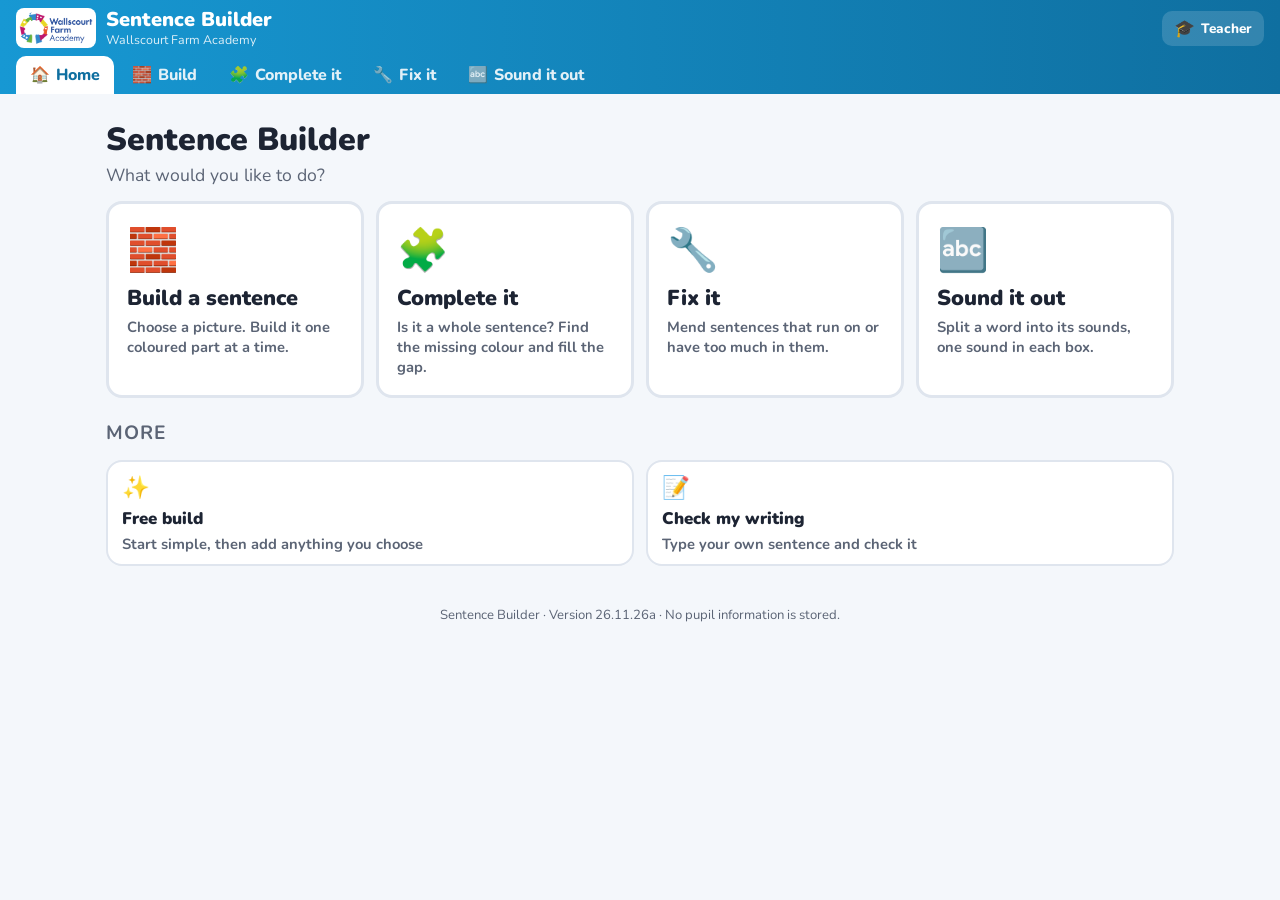
==== commit cb06beae: "Sentence Builder 26.11.26a: Teach on the board opens on Type a sentence — colours, Widgit pictures, " ====
--- a/sentence-builder/index.html
+++ b/sentence-builder/index.html
@@ -7,7 +7,7 @@
 <link rel="icon" href="data:image/svg+xml,%3Csvg xmlns='http://www.w3.org/2000/svg' viewBox='0 0 32 32'%3E%3Crect width='32' height='32' rx='6' fill='%231798d3'/%3E%3Crect x='4' y='12' width='7' height='8' rx='2' fill='%23e8792e'/%3E%3Crect x='12.5' y='12' width='7' height='8' rx='2' fill='%23f2c94c'/%3E%3Crect x='21' y='12' width='7' height='8' rx='2' fill='%234caf6d'/%3E%3C/svg%3E">
 <link rel="preconnect" href="https://fonts.googleapis.com">
 <link href="https://fonts.googleapis.com/css2?family=Andika:wght@400;700&family=Nunito:wght@700;800;900&display=swap" rel="stylesheet">
-<link rel="stylesheet" href="app.css?v=25.11.26a">
+<link rel="stylesheet" href="app.css?v=26.11.26a">
 </head>
 <body>
 <header id="top">
@@ -104,23 +104,23 @@
 
 <div id="modal" class="modal" hidden><div class="modal-box" id="modalBox"></div></div>
 
-<script src="content.js?v=25.11.26a"></script>
-<script src="topics/stories-more.js?v=25.11.26a"></script>
-<script src="topics/settings.js?v=25.11.26a"></script>
-<script src="topics/characters.js?v=25.11.26a"></script>
-<script src="topics/history-more.js?v=25.11.26a"></script>
-<script src="topics/science.js?v=25.11.26a"></script>
-<script src="topics/geography.js?v=25.11.26a"></script>
-<script src="topics/scigeo-more.js?v=25.11.26a"></script>
-<script src="topics/history-more2.js?v=25.11.26a"></script>
-<script src="topics/everyday.js?v=25.11.26a"></script>
-<script src="structures.js?v=25.11.26a"></script>
-<script src="engine.js?v=25.11.26a"></script>
-<script src="bridge.js?v=25.11.26a"></script>
-<script src="lib/qrcode.js?v=25.11.26a"></script>
-<script src="sounds.js?v=25.11.26a"></script>
-<script src="teacher.js?v=25.11.26a"></script>
-<script src="complete.js?v=25.11.26a"></script>
-<script src="app.js?v=25.11.26a"></script>
+<script src="content.js?v=26.11.26a"></script>
+<script src="topics/stories-more.js?v=26.11.26a"></script>
+<script src="topics/settings.js?v=26.11.26a"></script>
+<script src="topics/characters.js?v=26.11.26a"></script>
+<script src="topics/history-more.js?v=26.11.26a"></script>
+<script src="topics/science.js?v=26.11.26a"></script>
+<script src="topics/geography.js?v=26.11.26a"></script>
+<script src="topics/scigeo-more.js?v=26.11.26a"></script>
+<script src="topics/history-more2.js?v=26.11.26a"></script>
+<script src="topics/everyday.js?v=26.11.26a"></script>
+<script src="structures.js?v=26.11.26a"></script>
+<script src="engine.js?v=26.11.26a"></script>
+<script src="bridge.js?v=26.11.26a"></script>
+<script src="lib/qrcode.js?v=26.11.26a"></script>
+<script src="sounds.js?v=26.11.26a"></script>
+<script src="teacher.js?v=26.11.26a"></script>
+<script src="complete.js?v=26.11.26a"></script>
+<script src="app.js?v=26.11.26a"></script>
 </body>
 </html>
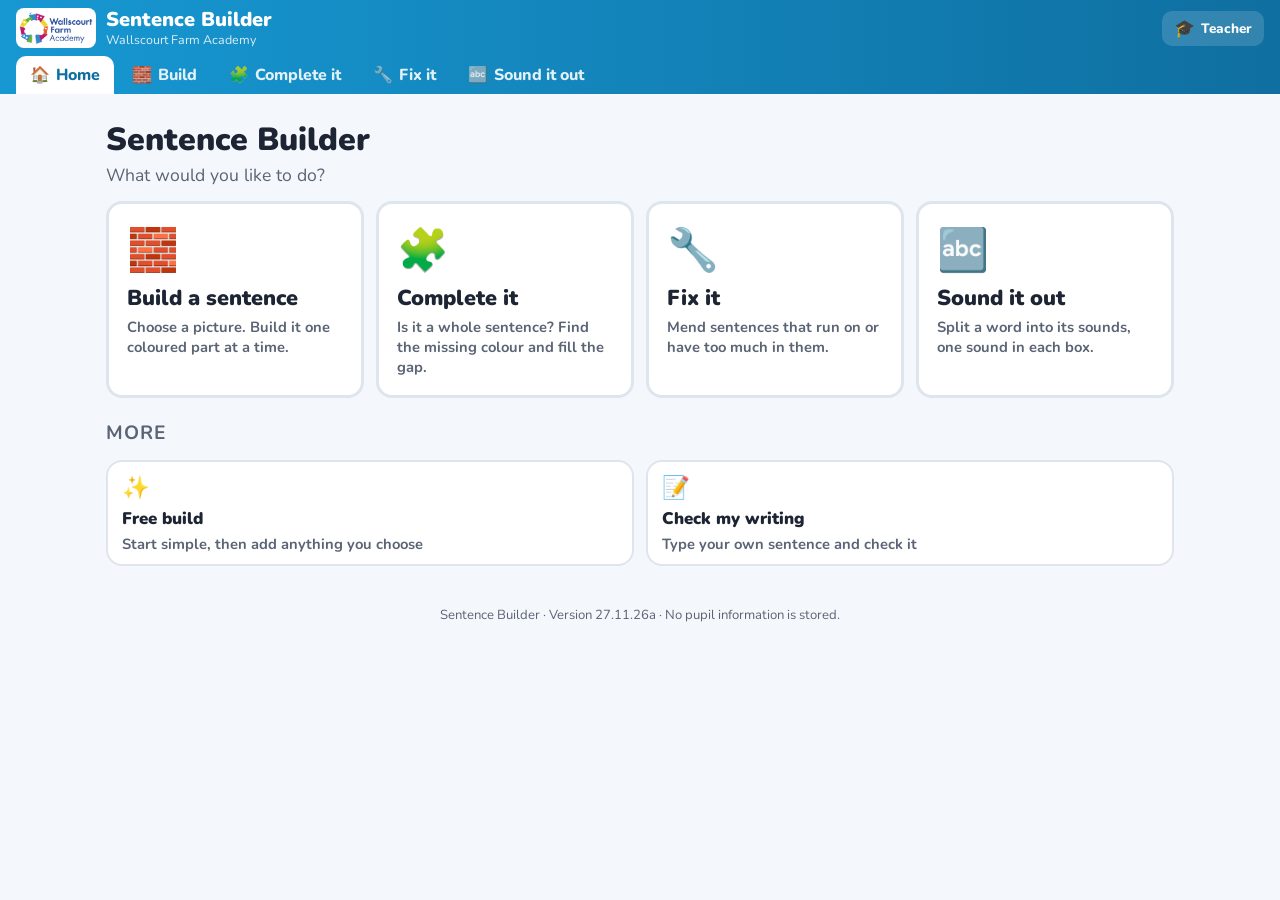
==== commit 9508bb35: "Sentence Builder 27.11.26a / Teach 27.11.26e: a 📺 Teach on the board button in the header on devices" ====
--- a/sentence-builder/index.html
+++ b/sentence-builder/index.html
@@ -7,7 +7,7 @@
 <link rel="icon" href="data:image/svg+xml,%3Csvg xmlns='http://www.w3.org/2000/svg' viewBox='0 0 32 32'%3E%3Crect width='32' height='32' rx='6' fill='%231798d3'/%3E%3Crect x='4' y='12' width='7' height='8' rx='2' fill='%23e8792e'/%3E%3Crect x='12.5' y='12' width='7' height='8' rx='2' fill='%23f2c94c'/%3E%3Crect x='21' y='12' width='7' height='8' rx='2' fill='%234caf6d'/%3E%3C/svg%3E">
 <link rel="preconnect" href="https://fonts.googleapis.com">
 <link href="https://fonts.googleapis.com/css2?family=Andika:wght@400;700&family=Nunito:wght@700;800;900&display=swap" rel="stylesheet">
-<link rel="stylesheet" href="app.css?v=26.11.26a">
+<link rel="stylesheet" href="app.css?v=27.11.26a">
 </head>
 <body>
 <header id="top">
@@ -23,6 +23,7 @@
     <button data-nav="sounds">🔤<span>Sound it out</span></button>
   </nav>
   <div class="tools">
+    <a class="tool" id="teachLink" href="teach/index.html" hidden title="Back to Teach on the board: type a sentence, show it on the board or print it">📺<span>Teach on the board</span></a>
     <button class="tool" id="teacherBtn" title="For teachers: send a child to an activity, teach on the board, printables, settings">🎓<span>Teacher</span></button>
   </div>
 </header>
@@ -104,23 +105,23 @@
 
 <div id="modal" class="modal" hidden><div class="modal-box" id="modalBox"></div></div>
 
-<script src="content.js?v=26.11.26a"></script>
-<script src="topics/stories-more.js?v=26.11.26a"></script>
-<script src="topics/settings.js?v=26.11.26a"></script>
-<script src="topics/characters.js?v=26.11.26a"></script>
-<script src="topics/history-more.js?v=26.11.26a"></script>
-<script src="topics/science.js?v=26.11.26a"></script>
-<script src="topics/geography.js?v=26.11.26a"></script>
-<script src="topics/scigeo-more.js?v=26.11.26a"></script>
-<script src="topics/history-more2.js?v=26.11.26a"></script>
-<script src="topics/everyday.js?v=26.11.26a"></script>
-<script src="structures.js?v=26.11.26a"></script>
-<script src="engine.js?v=26.11.26a"></script>
-<script src="bridge.js?v=26.11.26a"></script>
-<script src="lib/qrcode.js?v=26.11.26a"></script>
-<script src="sounds.js?v=26.11.26a"></script>
-<script src="teacher.js?v=26.11.26a"></script>
-<script src="complete.js?v=26.11.26a"></script>
-<script src="app.js?v=26.11.26a"></script>
+<script src="content.js?v=27.11.26a"></script>
+<script src="topics/stories-more.js?v=27.11.26a"></script>
+<script src="topics/settings.js?v=27.11.26a"></script>
+<script src="topics/characters.js?v=27.11.26a"></script>
+<script src="topics/history-more.js?v=27.11.26a"></script>
+<script src="topics/science.js?v=27.11.26a"></script>
+<script src="topics/geography.js?v=27.11.26a"></script>
+<script src="topics/scigeo-more.js?v=27.11.26a"></script>
+<script src="topics/history-more2.js?v=27.11.26a"></script>
+<script src="topics/everyday.js?v=27.11.26a"></script>
+<script src="structures.js?v=27.11.26a"></script>
+<script src="engine.js?v=27.11.26a"></script>
+<script src="bridge.js?v=27.11.26a"></script>
+<script src="lib/qrcode.js?v=27.11.26a"></script>
+<script src="sounds.js?v=27.11.26a"></script>
+<script src="teacher.js?v=27.11.26a"></script>
+<script src="complete.js?v=27.11.26a"></script>
+<script src="app.js?v=27.11.26a"></script>
 </body>
 </html>
--- a/sentence-builder/app.css
+++ b/sentence-builder/app.css
@@ -341,7 +341,7 @@
 .home-modes.more b{font-size:1.05rem}
 .topic-row{margin:4px 0 12px;align-items:center}
 .topic-row .topic-lab{font-weight:900;color:var(--muted);margin-right:4px}
-body.locked #mainNav,body.locked #teacherBtn{display:none}
+body.locked #mainNav,body.locked #teacherBtn,body.locked #teachLink{display:none}
 body.locked .brand{pointer-events:none}
 #lockNote a{color:inherit}
 
